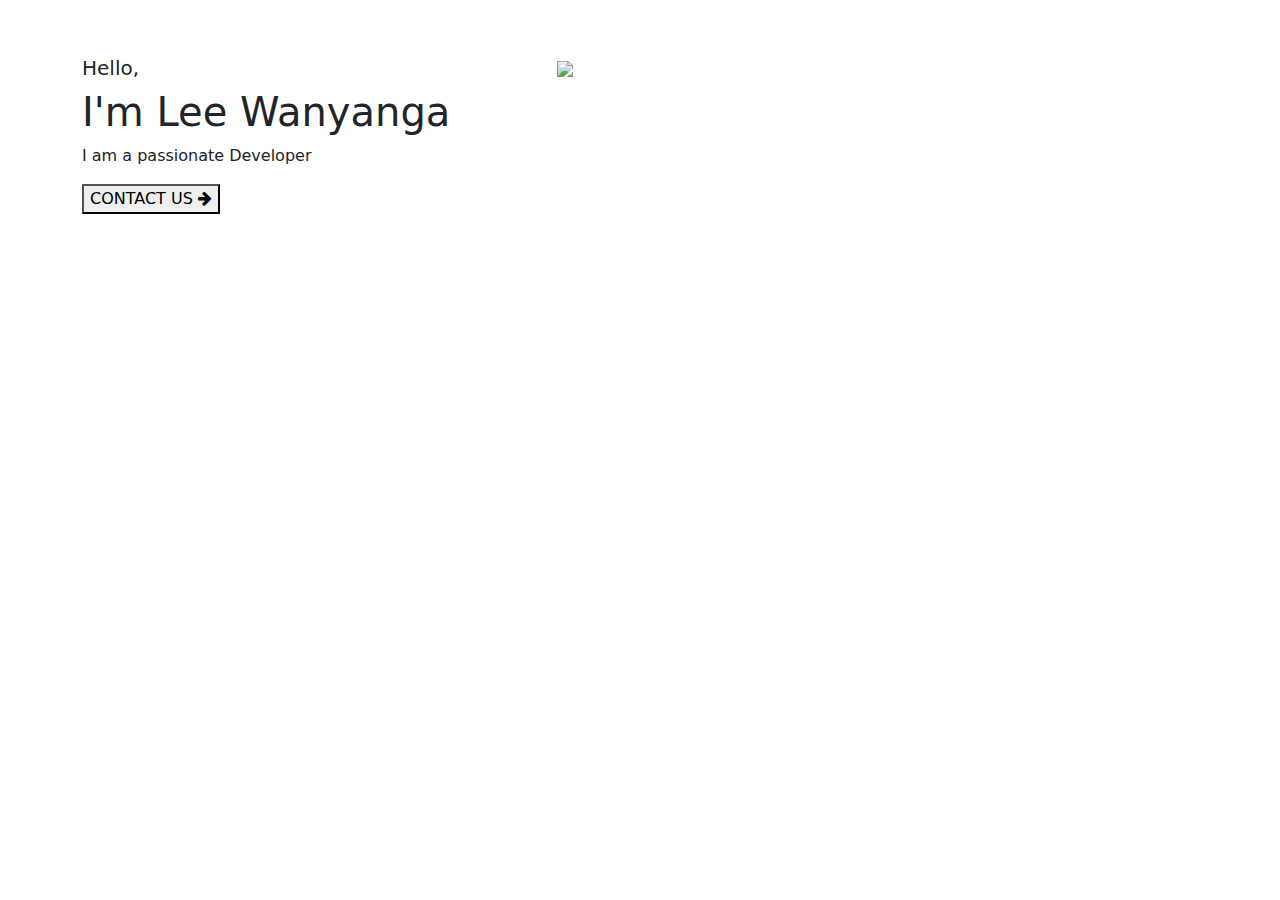
==== index2.html @ d82d4da2 "portfolio" ====
<!DOCTYPE html>
<html lang="en">
<head>
    <meta charset="UTF-8">
    <meta name="viewport" content="width=device-width, initial-scale=1.0">
    <title>Document</title>
          <!--- Bootstrap 5 CSS link --->
  <link href="https://cdn.jsdelivr.net/npm/bootstrap@5.2.3/dist/css/bootstrap.min.css" rel="stylesheet">
  <!--- Font Awesom CSS link --->
  <link rel="stylesheet" href="https://cdnjs.cloudflare.com/ajax/libs/font-awesome/4.7.0/css/font-awesome.min.css">
<!--- Google Font Family --->
   <link href="https://fonts.googleapis.com/css2?family=Poppins&display=swap" rel="stylesheet">
   <!--- Live Jquery URL--->
  <script src="https://ajax.googleapis.com/ajax/libs/jquery/3.6.4/jquery.min.js"></script>
<!--- Bootstrap 5 Jquery URL--->
  <script src="https://cdn.jsdelivr.net/npm/bootstrap@5.2.3/dist/js/bootstrap.bundle.min.js"></script>
  <!--- Owl Carousel Js And CSS For Testimonial Slider--->
  <script src="https://cdnjs.cloudflare.com/ajax/libs/OwlCarousel2/2.3.4/owl.carousel.min.js"></script>
<link rel="stylesheet" href="https://cdnjs.cloudflare.com/ajax/libs/OwlCarousel2/2.3.4/assets/owl.carousel.css">
  <!--- style.css, where we will write our custom css--->
  <link rel="stylesheet" href="css/style.css">
<link rel="stylesheet" href="style.css">
</head>
<body>

    <!-- Logo, menu and about details section -->
    <div class="container-fluid bg-image">
        <div class="container">
            <nav class="navbar navbar-dark">
                <a class="navbar-brand" href="#">My-Portfolio</a>
                <button class="navbar-toggler" type="button" data-bs-toggle="offcanvas" data-bs-target="#offcanvasNavbar" aria-controls="offcanvasNavbar" aria-label="Toggle navigation">
                  <span class="navbar-toggler-icon"></span></button>
                <div class="offcanvas offcanvas-end" tabindex="-1" id="offcanvasNavbar" aria-labelledby="offcanvasNavbarLabel">
                  <div class="offcanvas-header">
                    <button type="button" class="btn-close" data-bs-dismiss="offcanvas" aria-label="close"></button>
                  </div>
                  <div class="offcanvas-body">
                    <ul class="navbar-nav justify-content-end flex-grow-1 pe-3">
                      <li class="nav-item">
                        <a class="nav-link active" aria-current="page" href="#">Home</a>
                      </li>
                      <li class="nav-item">
                        <a class="nav-link" href="#">About Me</a>
                      </li>
                      <li class="nav-item">
                      <a class="nav-link" href="#">Services</a>
                      </li>
                      <li class="nav-item">
                      <a class="nav-link" href="#">Portfolio</a>
                    </li>
                      <li class="nav-item">
                      <a class="nav-link" href="#">Testimonials</a>
                    </li>
                      <li class="nav-item">
                        <a class="nav-link" href="#">Contact Us</a>
                      </li>
                      <div class="info">
                       <p>Let's work together?</p>
                       <a href="#">info@Portfoliome.com</a>
                      </div>
                    </ul>
                  </div>
                </div>
            </nav>
            <div class="row">
              <div class="col-lg-5 col-md-6">
                <div class="about-detail">
                  <h5>Hello,</h5>
                  <h1>I'm Lee Wanyanga</h1>
                  <p class="typing">I am a passionate <span>Developer</span>
                  </p>
                  <button>CONTACT US <i class="fa fa-arrow-right"></i>
                  </button>
                </div>
              </div>
              <div class="col-lg-7 col-md-6">
                <div class="banner-img">
                  <img src="image/about.png" style="">
                  <!-- add image here -->
                </div>
              </div>
            </div>
        </div>
    </div>

</body>
</html>
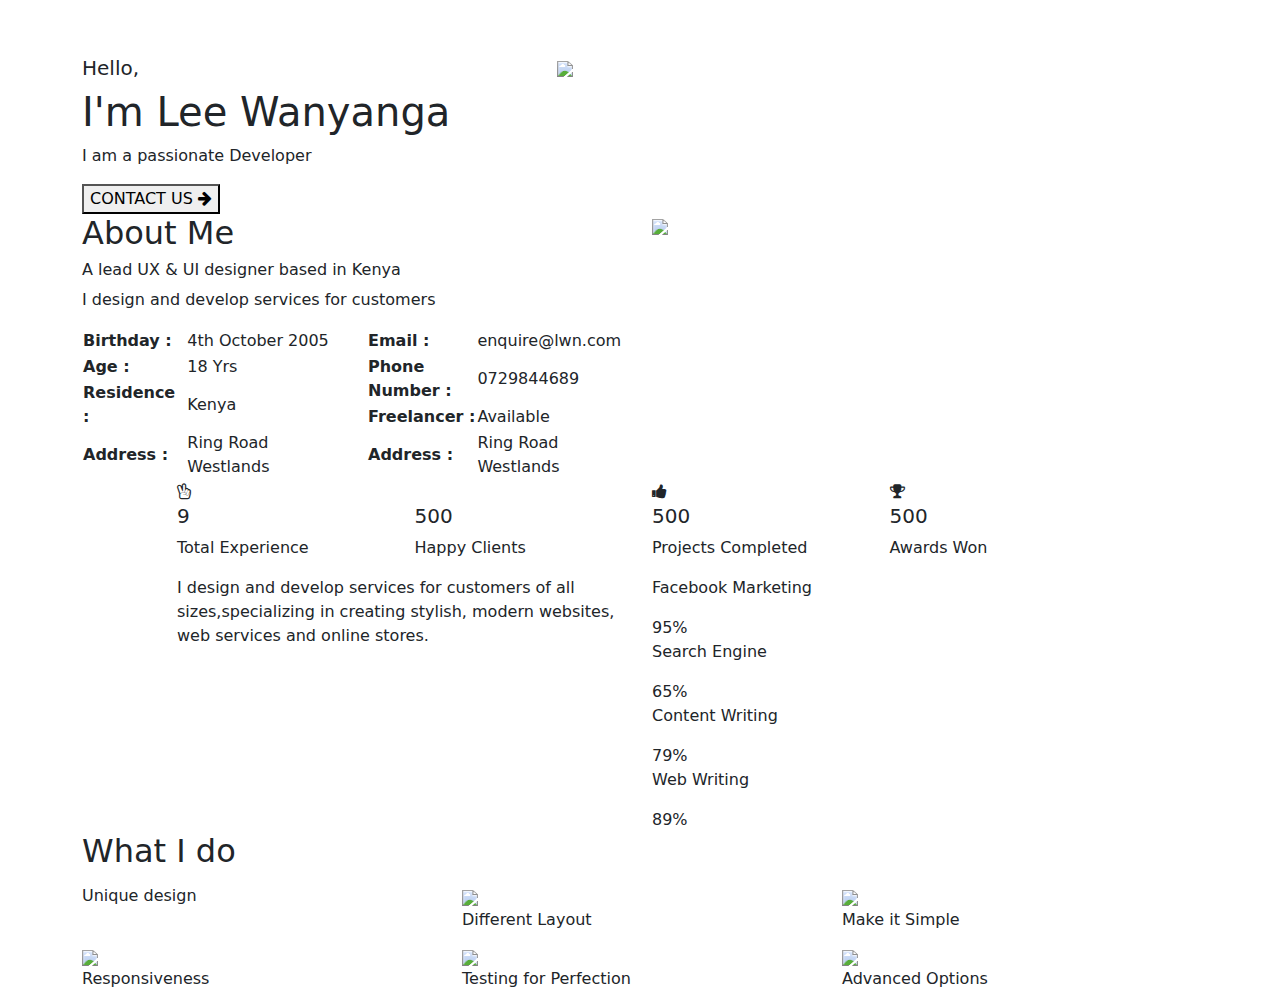
==== commit 366427a3: "portfolio" ====
--- a/index2.html
+++ b/index2.html
@@ -4,22 +4,22 @@
     <meta charset="UTF-8">
     <meta name="viewport" content="width=device-width, initial-scale=1.0">
     <title>Document</title>
-          <!--- Bootstrap 5 CSS link --->
+    <link href="https://cdn.jsdelivr.net/npm/bootstrap@5.3.2/dist/css/bootstrap.min.css" rel="stylesheet" integrity="sha384-T3c6CoIi6uLrA9TneNEoa7RxnatzjcDSCmG1MXxSR1GAsXEV/Dwwykc2MPK8M2HN" crossorigin="anonymous">
+    <!--- Bootstrap 5 CSS link --->
   <link href="https://cdn.jsdelivr.net/npm/bootstrap@5.2.3/dist/css/bootstrap.min.css" rel="stylesheet">
-  <!--- Font Awesom CSS link --->
+    <!--- Font Awesom CSS link --->
   <link rel="stylesheet" href="https://cdnjs.cloudflare.com/ajax/libs/font-awesome/4.7.0/css/font-awesome.min.css">
-<!--- Google Font Family --->
+    <!--- Google Font Family --->
    <link href="https://fonts.googleapis.com/css2?family=Poppins&display=swap" rel="stylesheet">
    <!--- Live Jquery URL--->
   <script src="https://ajax.googleapis.com/ajax/libs/jquery/3.6.4/jquery.min.js"></script>
-<!--- Bootstrap 5 Jquery URL--->
+  <!--- Bootstrap 5 Jquery URL--->
   <script src="https://cdn.jsdelivr.net/npm/bootstrap@5.2.3/dist/js/bootstrap.bundle.min.js"></script>
   <!--- Owl Carousel Js And CSS For Testimonial Slider--->
   <script src="https://cdnjs.cloudflare.com/ajax/libs/OwlCarousel2/2.3.4/owl.carousel.min.js"></script>
-<link rel="stylesheet" href="https://cdnjs.cloudflare.com/ajax/libs/OwlCarousel2/2.3.4/assets/owl.carousel.css">
+  <link rel="stylesheet" href="https://cdnjs.cloudflare.com/ajax/libs/OwlCarousel2/2.3.4/assets/owl.carousel.css">
   <!--- style.css, where we will write our custom css--->
   <link rel="stylesheet" href="css/style.css">
-<link rel="stylesheet" href="style.css">
 </head>
 <body>
 
@@ -28,9 +28,12 @@
         <div class="container">
             <nav class="navbar navbar-dark">
                 <a class="navbar-brand" href="#">My-Portfolio</a>
-                <button class="navbar-toggler" type="button" data-bs-toggle="offcanvas" data-bs-target="#offcanvasNavbar" aria-controls="offcanvasNavbar" aria-label="Toggle navigation">
-                  <span class="navbar-toggler-icon"></span></button>
-                <div class="offcanvas offcanvas-end" tabindex="-1" id="offcanvasNavbar" aria-labelledby="offcanvasNavbarLabel">
+                <button class="navbar-toggler" type="button" 
+                data-bs-toggle="offcanvas" data-bs-target="#offcanvasNavbar" aria-controls="offcanvasNavbar" aria-label="Toggle navigation">
+                  <span class="navbar-toggler-icon"></span>
+                </button>
+                <div class="offcanvas offcanvas-end" tabindex="-1" id="offcanvasNavbar" 
+                aria-labelledby="offcanvasNavbarLabel">
                   <div class="offcanvas-header">
                     <button type="button" class="btn-close" data-bs-dismiss="offcanvas" aria-label="close"></button>
                   </div>
@@ -83,5 +86,245 @@
         </div>
     </div>
 
+<!-- About us section -->
+<div class="container-fluid bg-color">
+  <div class="container">
+    <div class="row">
+      <div class="col-lg-6 col-md-8 col-12">
+        <div class="about-right">
+          <h2>About Me</h2>
+          <h6>A lead UX & UI designer based in Kenya</h6>
+          <p>I <span>design and develop</span> services for customers</p>
+          <div class="row">
+            <div class="col-md-6">
+              <table>
+                <tr>
+                  <th>Birthday :</th>
+                  <td>4th October 2005</td>
+                </tr>
+                <tr>
+                  <th>Age :</th>
+                  <td>18 Yrs</td>
+                </tr>
+                <tr>
+                <th>Residence :</th>
+                <td>Kenya</td>
+              </tr>
+              <tr>
+              <th>Address :</th>
+              <td>Ring Road Westlands</td>
+            </tr>
+              </table>
+            </div>
+            <div class="col-md-6">
+              <table>
+                <tr>
+                  <th>Email :</th>
+                  <td>enquire@lwn.com</td>
+                </tr>
+                <tr>
+                  <th>Phone Number :</th>
+                  <td>0729844689</td>
+                </tr>
+                <tr>
+                  <th>Freelancer :</th>
+                  <td>Available</td>
+                </tr>
+                <tr>
+                  <th>Address :</th>
+                  <td>Ring Road Westlands</td>
+                </tr>
+              </table>
+            </div>
+          </div>
+        </div>
+      </div>
+      <div class="col-lg-6 col-md-4 col-12">
+        <div class="about-left">
+          <img src="image/about-us.png">
+        </div>
+      </div>
+    </div>
+  </div>
+</div>
+
+<!-- Counter section -->
+<div class="container-fluid">
+  <div class="container">
+    <div class="row">
+      <div class="col-md-1"></div>
+      <div class="col-md-10 counter">
+        <div class="row">
+          <div class="col-lg-3 col-md-6 col-6">
+            <span class="counter-icon">
+              <i class="fa fa-hand-peace-o"></i>
+            </span>
+            <span class="counter-icon">
+              <h5>9</h5>
+              <p>Total Experience</p>
+            </span>
+          </div>
+          <div class="col-lg-3 col-md-6 col-6">
+            <span class="counter-icon">
+              <i class="fa fa-hand-smile-o"></i>
+            </span>
+            <span class="counter-icon">
+              <h5>500</h5>
+              <p>Happy Clients</p>
+            </span>
+          </div>
+          <div class="col-lg-3 col-md-6 col-6">
+            <span class="counter-icon">
+              <i class="fa fa-thumbs-up"></i>
+              </span>
+              <span class="counter-icon">
+                <h5>500</h5>
+                <p>Projects Completed</p>
+              </span>
+              </div>
+              <div class="col-lg-3 col-md-6 col-6">
+                <span class="counter-icon">
+                  <i class="fa fa-trophy"></i>
+                </span>
+                <span class="counter-icon">
+                  <h5>500</h5>
+                  <p>Awards Won</p>
+                  </span>
+              </div>
+          </div>
+      </div>
+    </div>
+  </div>
+</div>
+
+<!-- Skill section -->
+<div class="container-fluid about-skill">
+  <div class="container">
+    <div class="row">
+      <div class="col-lg-1"></div>
+      <div class="col-lg-5 col-md-6">
+        <p>I <span>design and develop services</span> for customers of all sizes,specializing in creating stylish, modern websites, web services and online stores. </p>
+      </div>
+      <div class="col-lg-5 col-md-6">
+        <div class="skill-section">
+          <p>Facebook Marketing</p>
+          <span>95%</span>
+        </div>
+        <div class="skill-experience">
+          <span style="width:95%"></span>
+        </div>
+        <div class="skill-section">
+          <p>Search Engine</p>
+          <span>65%</span>
+        </div>
+        <div class="skill-experience">
+          <span style="width: 65%"></span>
+        </div>
+        <div class="skill-section">
+          <p>Content Writing</p>
+          <span>79%</span>
+        </div>
+        <div class="skill-experience">
+          <span style="width: 79%"></span>
+        </div>
+        <div class="skill-section">
+          <p>Web Writing</p>
+          <span>89%</span>
+        </div>
+        <div class="skill-experience">
+          <span style="width: 89%"></span>
+        </div>
+      </div>
+    </div>
+  </div>
+</div>
+
+<!-- Services -->
+<div class="container-fluid bg-color pb-100">
+  <div class="container">
+    <div class="row">
+      <div class="col-12">
+        <div class="heading-section">
+          <h2>What I do</h2>
+          <div class="heading-borders">
+            <span class="selected"></span>
+          </div>
+          <p></p>
+          <!-- (add a paragrraph) -->
+        </div>
+      </div>
+      </div>
+     <div class="row">
+      <div class="col-lg-4 col-sm-6">
+        <div class="image/service-1.png">
+          <h6>Unique design</h6>
+          <div class="service-border">
+            <span></span>
+          </div>
+          <p></p>
+          <!-- (add a paragrraph) -->
+        </div>
+      </div>
+      <div class="col-lg-4 col-sm-6">
+        <div class="service-section">
+          <img src="image/service-2.png" >
+          <h6>Different Layout</h6>
+          <div class="service-border">
+            <span></span>
+          </div>
+          <p></p>
+          <!-- add a paragraph -->
+        </div>
+      </div>
+      <div class="col-lg-4 col-sm-6">
+        <div class="service-section">
+          <img src="image/service-3.png" >
+          <h6>Make it Simple</h6>
+          <div class="service-border">
+            <span></span>
+          </div>
+          <p></p>
+          <!-- add a paragraph -->
+     </div>
+     </div>
+      <div class="col-lg-4 col-sm-6">
+      <div class="service-section">
+      <img src="image/service-4.png">
+      <h6>Responsiveness</h6>
+      <div class="service-border">
+        <span></span>
+      </div>
+      <p></p>
+       <!-- add a paragraph -->
+    </div>
+  </div>
+  <div class="col-lg-4 col-sm-6">
+    <div class="service-section">
+      <img src="image/service-5.png">
+      <h6>Testing for Perfection</h6>
+      <div class="service-border">
+        <span></span>
+      </div>
+      <p class="service-description"></p>
+      <!-- add a paragraph -->
+    </div>
+  </div>
+  <div class="col-lg-4 col-sm-6">
+    <div class="service-section">
+      <img src="image/service-6.png">
+      <h6>Advanced Options</h6>
+      <div class="service-border">
+        <span></span>
+      </div>
+      <p class="service-description"></p>
+      <!-- add a paragraph -->
+    </div>
+    </div>
+  </div>
+  </div>
+</div>
+
+<!-- Portfolio Section -->
+
 </body>
 </html>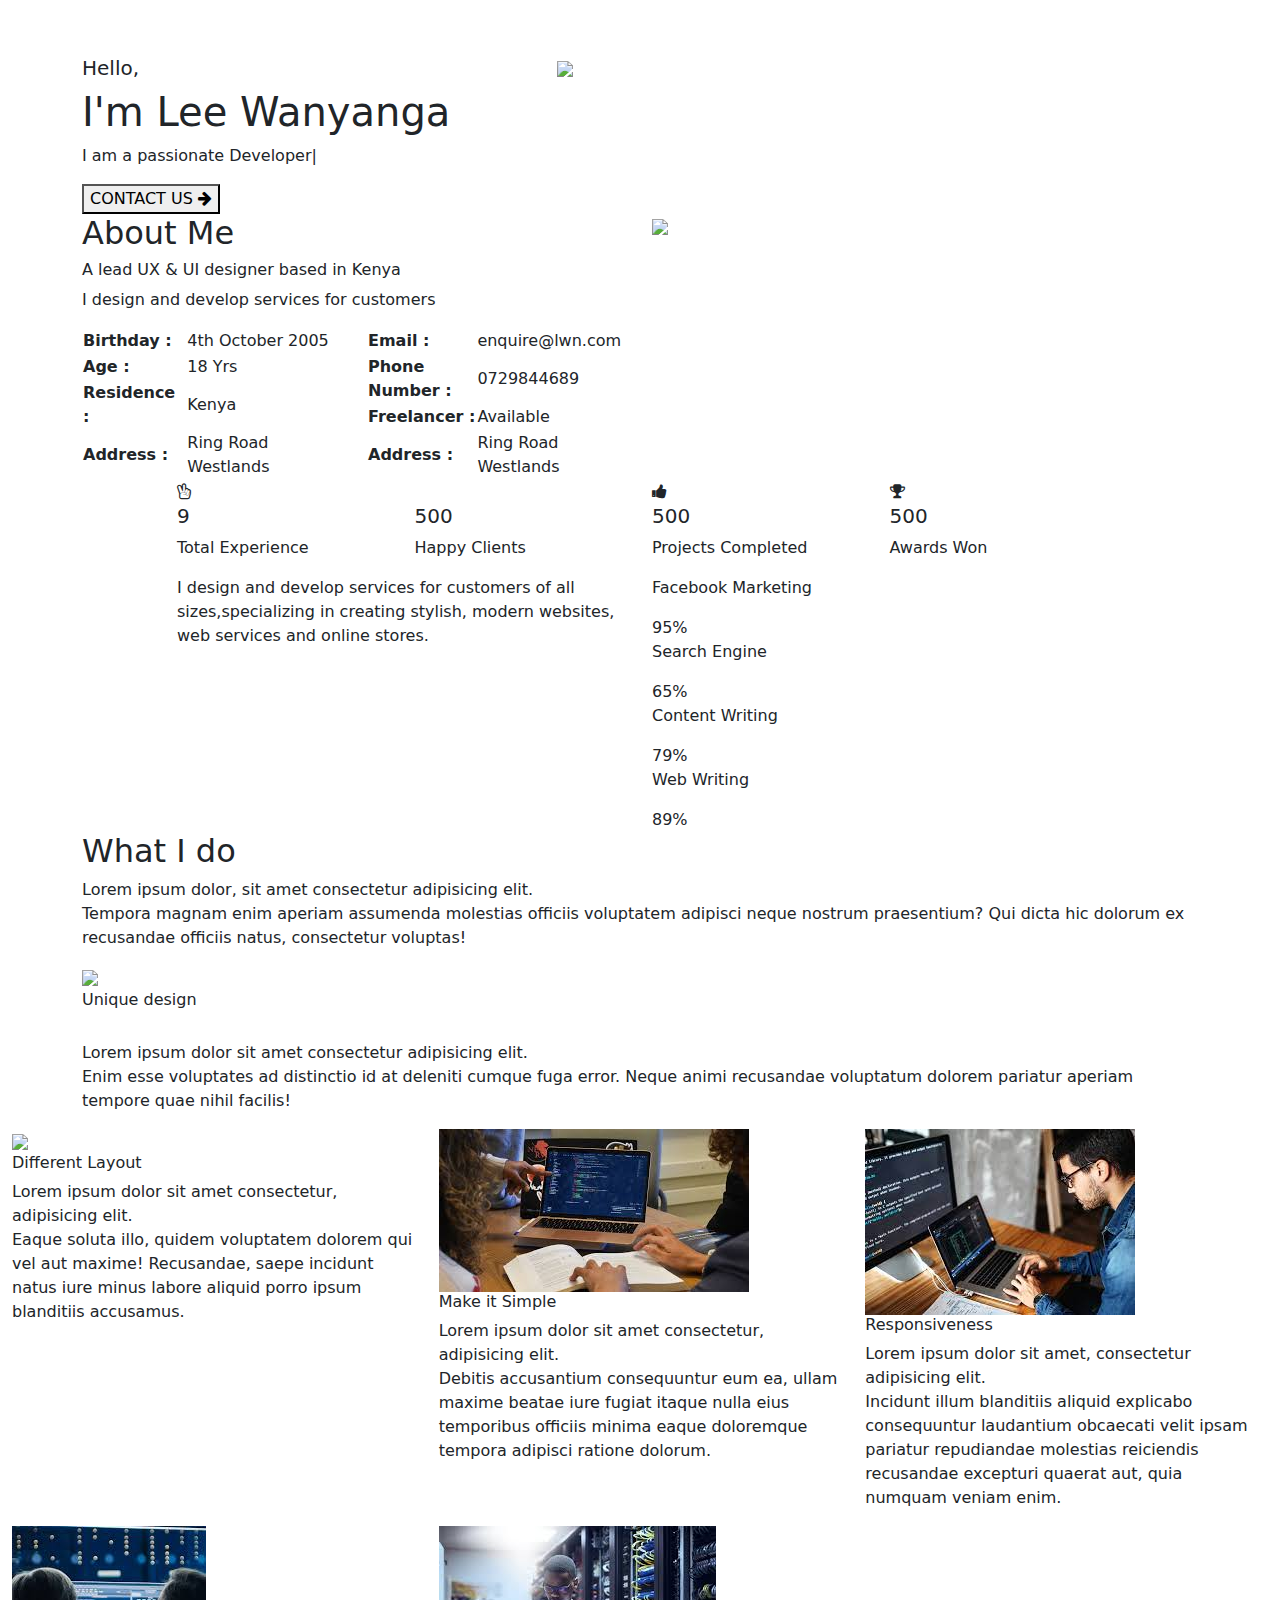
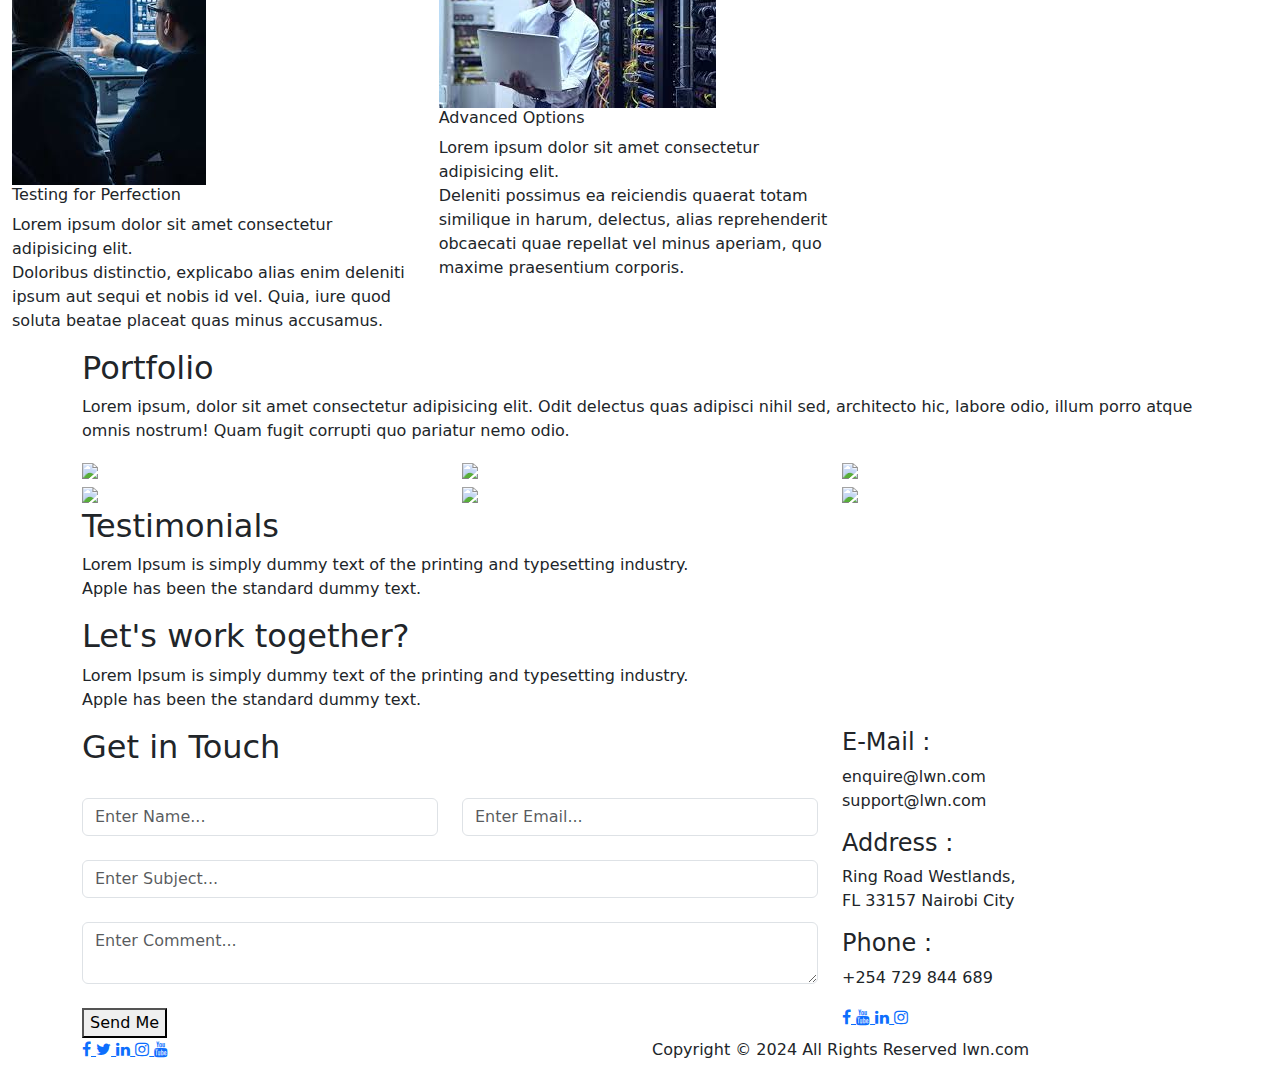
==== commit dd19c053: "finish&home" ====
--- a/index2.html
+++ b/index2.html
@@ -70,7 +70,7 @@
                 <div class="about-detail">
                   <h5>Hello,</h5>
                   <h1>I'm Lee Wanyanga</h1>
-                  <p class="typing">I am a passionate <span>Developer</span>
+                  <p class="typing">I am a passionate <span>Developer| </span>
                   </p>
                   <button>CONTACT US <i class="fa fa-arrow-right"></i>
                   </button>
@@ -78,7 +78,7 @@
               </div>
               <div class="col-lg-7 col-md-6">
                 <div class="banner-img">
-                  <img src="image/about.png" style="">
+                  <img src="image/me.png" style="">
                   <!-- add image here -->
                 </div>
               </div>
@@ -249,22 +249,23 @@
           <div class="heading-borders">
             <span class="selected"></span>
           </div>
-          <p></p>
+          <p>Lorem ipsum dolor, sit amet consectetur adipisicing elit. <br> Tempora magnam enim aperiam assumenda molestias officiis voluptatem adipisci neque nostrum praesentium? Qui dicta hic dolorum ex recusandae officiis natus, consectetur voluptas!</p>
           <!-- (add a paragrraph) -->
         </div>
       </div>
       </div>
      <div class="row">
       <div class="col-lg-4 col-sm-6">
-        <div class="image/service-1.png">
+        <img src="image/comp5.png">
           <h6>Unique design</h6>
-          <div class="service-border">
+          <img class="service-border">
             <span></span>
           </div>
-          <p></p>
+          <p>Lorem ipsum dolor sit amet consectetur adipisicing elit.  <br> Enim esse voluptates ad distinctio id at deleniti cumque fuga error. Neque animi recusandae voluptatum dolorem pariatur aperiam tempore quae nihil facilis!</p>
           <!-- (add a paragrraph) -->
         </div>
       </div>
+      <div class="row">
       <div class="col-lg-4 col-sm-6">
         <div class="service-section">
           <img src="image/service-2.png" >
@@ -272,51 +273,51 @@
           <div class="service-border">
             <span></span>
           </div>
-          <p></p>
+          <p>Lorem ipsum dolor sit amet consectetur, adipisicing elit. <br> Eaque soluta illo, quidem voluptatem dolorem qui vel aut maxime! Recusandae, saepe incidunt natus iure minus labore aliquid porro ipsum blanditiis accusamus.</p>
           <!-- add a paragraph -->
         </div>
       </div>
       <div class="col-lg-4 col-sm-6">
         <div class="service-section">
-          <img src="image/service-3.png" >
+          <img src="image/comp4.jpeg" >
           <h6>Make it Simple</h6>
           <div class="service-border">
             <span></span>
           </div>
-          <p></p>
+          <p>Lorem ipsum dolor sit amet consectetur, adipisicing elit. <br> Debitis accusantium consequuntur eum ea, ullam maxime beatae iure fugiat itaque nulla eius temporibus officiis minima eaque doloremque tempora adipisci ratione dolorum.</p>
           <!-- add a paragraph -->
      </div>
      </div>
       <div class="col-lg-4 col-sm-6">
       <div class="service-section">
-      <img src="image/service-4.png">
+      <img src="image/comp1.jpeg">
       <h6>Responsiveness</h6>
       <div class="service-border">
         <span></span>
       </div>
-      <p></p>
+      <p>Lorem ipsum dolor sit amet, consectetur adipisicing elit. <br> Incidunt illum blanditiis aliquid explicabo consequuntur laudantium obcaecati velit ipsam pariatur repudiandae molestias reiciendis recusandae excepturi quaerat aut, quia numquam veniam enim.</p>
        <!-- add a paragraph -->
     </div>
   </div>
   <div class="col-lg-4 col-sm-6">
     <div class="service-section">
-      <img src="image/service-5.png">
+      <img src="image/comp3.jpeg">
       <h6>Testing for Perfection</h6>
       <div class="service-border">
         <span></span>
       </div>
-      <p class="service-description"></p>
+      <p class="service-description">Lorem ipsum dolor sit amet consectetur adipisicing elit. <br> Doloribus distinctio, explicabo alias enim deleniti ipsum aut sequi et nobis id vel. Quia, iure quod soluta beatae placeat quas minus accusamus.</p>
       <!-- add a paragraph -->
     </div>
   </div>
   <div class="col-lg-4 col-sm-6">
     <div class="service-section">
-      <img src="image/service-6.png">
+      <img src="image/comp5.jpeg">
       <h6>Advanced Options</h6>
       <div class="service-border">
         <span></span>
       </div>
-      <p class="service-description"></p>
+      <p class="service-description">Lorem ipsum dolor sit amet consectetur adipisicing elit. <br> Deleniti possimus ea reiciendis quaerat totam similique in harum, delectus, alias reprehenderit obcaecati quae repellat vel minus aperiam, quo maxime praesentium corporis.</p>
       <!-- add a paragraph -->
     </div>
     </div>
@@ -325,6 +326,207 @@
 </div>
 
 <!-- Portfolio Section -->
-
+<div class="container-fluid pb-100">
+  <div class="container">
+    <div class="row">
+      <div class="col-12">
+        <div class="heading-section">
+          <h2>Portfolio</h2>
+          <div class="heading-borders">
+            <span class="selected"></span>
+          </div>
+          <p>Lorem ipsum, dolor sit amet consectetur adipisicing elit. Odit delectus quas adipisci nihil sed, architecto hic, labore odio, illum porro atque omnis nostrum! Quam fugit corrupti quo pariatur nemo odio.</p>
+          </div>
+      </div>
+    </div>
+    <div class="row">
+      <div class="col-lg-4 col-md-6 col-xs-12">
+        <div class="portfolio-section">
+          <img src="image/gallery-1.jpg">
+        </div>
+      </div>
+      <div class="col-lg-4 col-md-6 col-xs-12">
+        <div class="portfolio-section">
+          <img src="image/gallery-2.jpg">
+        </div>
+      </div>
+      <div class="col-lg-4 col-md-6 col-xs-12">
+        <div class="portfolio-section">
+          <img src="image/gallery-3.jpg">
+        </div>
+      </div>
+      <div class="col-lg-4 col-md-6 col-xs-12">
+        <div class="portfolio-section">
+          <img src="image/gallery-4.jpg">
+        </div>
+      </div>
+      <div class="col-lg-4 col-md-6 col-xs-12">
+        <div class="portfolio-section">
+          <img src="image/gallery-5.jpg">
+        </div>
+      </div>
+      <div class="col-lg-4 col-md-6 col-xs-12">
+        <div class="portfolio-section">
+          <img src="image/gallery-6.jpg">
+        </div>
+      </div>
+    </div>
+  </div>
+</div>
+
+<!-- Testimonial Section -->
+<div class="container-fluid bg-color pb-100">
+  <div class="container ">
+    <div class="row">
+      <div class="col-12">
+        <div class="heading-section">
+          <h2>Testimonials</h2>
+          <div class="heading-borders"><span></span></div>
+          <p>Lorem Ipsum is simply dummy text of the printing and typesetting industry. <br>
+            Apple has been the standard dummy text.</p>
+        </div>
+      </div>
+    </div>
+    <div class="row">
+      <div class="col-12">
+        <div class="demo-1 owl-carousel owl-theme">
+          <div class="item">
+            <div class="testimonial">
+              <div class="row">
+                <div class="col-3"> <img src="image/testimonial-1.jpg"> </div>
+                <div class="col-9">
+                  <p>Lorem ipsum dolor sit amet, consectetur adipisicing elit, sed do eiusmod tempor incididunt ut labore et dolore magna aliqua. Ut enim ad minim veniam.</p>
+                  <h5>Nancy Bayers</h5>
+                  <h6> Founder & CEO  At Dezven</h6>
+                </div>
+              </div>
+            </div>
+          </div>
+          <div class="item">
+            <div class="testimonial">
+              <div class="row">
+                <div class="col-3"> <img src="image/testimonial-2.jpg"> </div>
+                <div class="col-9">
+                  <p>Lorem ipsum dolor sit amet, consectetur adipisicing elit, sed do eiusmod tempor incididunt ut labore et dolore magna aliqua. Ut enim ad minim veniam.</p>
+                  <h5>Nancy Bayers</h5>
+                  <h6> Founder & CEO  At Dezven</h6>
+                </div>
+              </div>
+            </div>
+          </div>
+          <div class="item">
+            <div class="testimonial">
+              <div class="row">
+                <div class="col-3"> <img src="image/testimonial-3.jpg"> </div>
+                <div class="col-9">
+                  <p>Lorem ipsum dolor sit amet, consectetur adipisicing elit, sed do eiusmod tempor incididunt ut labore et dolore magna aliqua. Ut enim ad minim veniam.</p>
+                  <h5>Nancy Bayers</h5>
+                  <h6> Founder & CEO  At Dezven</h6>
+                </div>
+              </div>
+            </div>
+          </div>
+        </div>
+      </div>
+    </div>
+  </div>
+</div>
+
+<!-- Contact Section -->
+<div class="container-fluid pb-100">
+  <div class="container">
+    <div class="row">
+      <div class="col-12">
+        <div class="heading-section">
+          <h2>Let's work together?</h2>
+          <div class="heading-borders">
+            <span class="selected"></span>
+          </div>
+          <p>Lorem Ipsum is simply dummy text of the printing and typesetting industry. <br> Apple has been the standard dummy text. </p>
+        </div>
+      </div>
+    </div>
+    <div class="row">
+      <div class="col-lg-8 col-md-7 col-12 contact-form">
+        <h2>Get in Touch</h2>
+        <div class="row">
+          <div class="col-md-6 col-12 mt-4">
+            <input type="text" class="form-control" placeholder="Enter Name...">
+          </div>
+          <div class="col-md-6 col-12 mt-4">
+            <input type="text" class="form-control" placeholder="Enter Email...">
+          </div>
+          <div class="col-12 mt-4">
+            <input type="text" class="form-control" placeholder="Enter Subject...">
+          </div>
+          <div class="col-12 mt-4">
+            <textarea class="form-control" placeholder="Enter Comment..."></textarea>
+          </div>
+          <div class="col-12 mt-4">
+            <button>Send Me</button>
+          </div>
+        </div>
+      </div>
+      <div class="col-lg-4 col-md-5 contact-info">
+        <div class="col-12">
+          <h4>E-Mail :</h4>
+          <p> enquire@lwn.com <br> support@lwn.com </p>
+        </div>
+        <div class="col-12">
+          <h4>Address :</h4>
+          <p> Ring Road Westlands, <br> FL 33157 Nairobi City </p>
+        </div>
+        <div class="col-12">
+          <h4>Phone :</h4>
+          <p>+254 729 844 689 <br>  </p>
+        </div>
+        <div class="col-12">
+          <a href="#" target="_blank">
+            <i class="fa fa-facebook"> </i>
+          </a>
+          <a href="#" target="_blank">
+            <i class="fa fa-youtube"> </i>
+          </a>
+          <a href="#" target="_blank">
+            <i class="fa fa-linkedin"> </i>
+          </a>
+          <a href="#" target="_blank">
+            <i class="fa fa-instagram"> </i>
+          </a>
+        </div>
+      </div>
+    </div>
+  </div>
+</div>
+
+<!-- Footer Section -->
+<div class="container-fluid footer">
+  <div class="container">
+    <div class="row">
+      <div class="col-lg-6 col-md-5 col-12">
+        <div class="footer-section">
+          <a href="https://www.facebook.com/dezven/" target=" blank">
+            <i class="fa fa-facebook"></i>
+          </a>
+          <a href="https://twitter.com/Dezven" target=" blank">
+            <i class="fa fa-twitter"></i>
+          </a>
+          <a href="https://www.linkedin.com/company/dezvengroup/" target=" blank">
+            <i class="fa fa-linkedin"></i>
+          </a>
+          <a href="https://www.instagram.com/dezvengroup/" target=" blank">
+            <i class="fa fa-instagram"></i>
+          </a>
+          <a href="https://www.youtube.com/@dezvengroup" target=" blank">
+            <i class="fa fa-youtube"></i>
+          </a>
+        </div>
+      </div>
+      <div class="col-lg-6 col-md-7 col-12">
+        <p>Copyright © 2024 All Rights Reserved lwn.com</p>
+      </div>
+    </div>
+  </div>
+</div>
 </body>
 </html>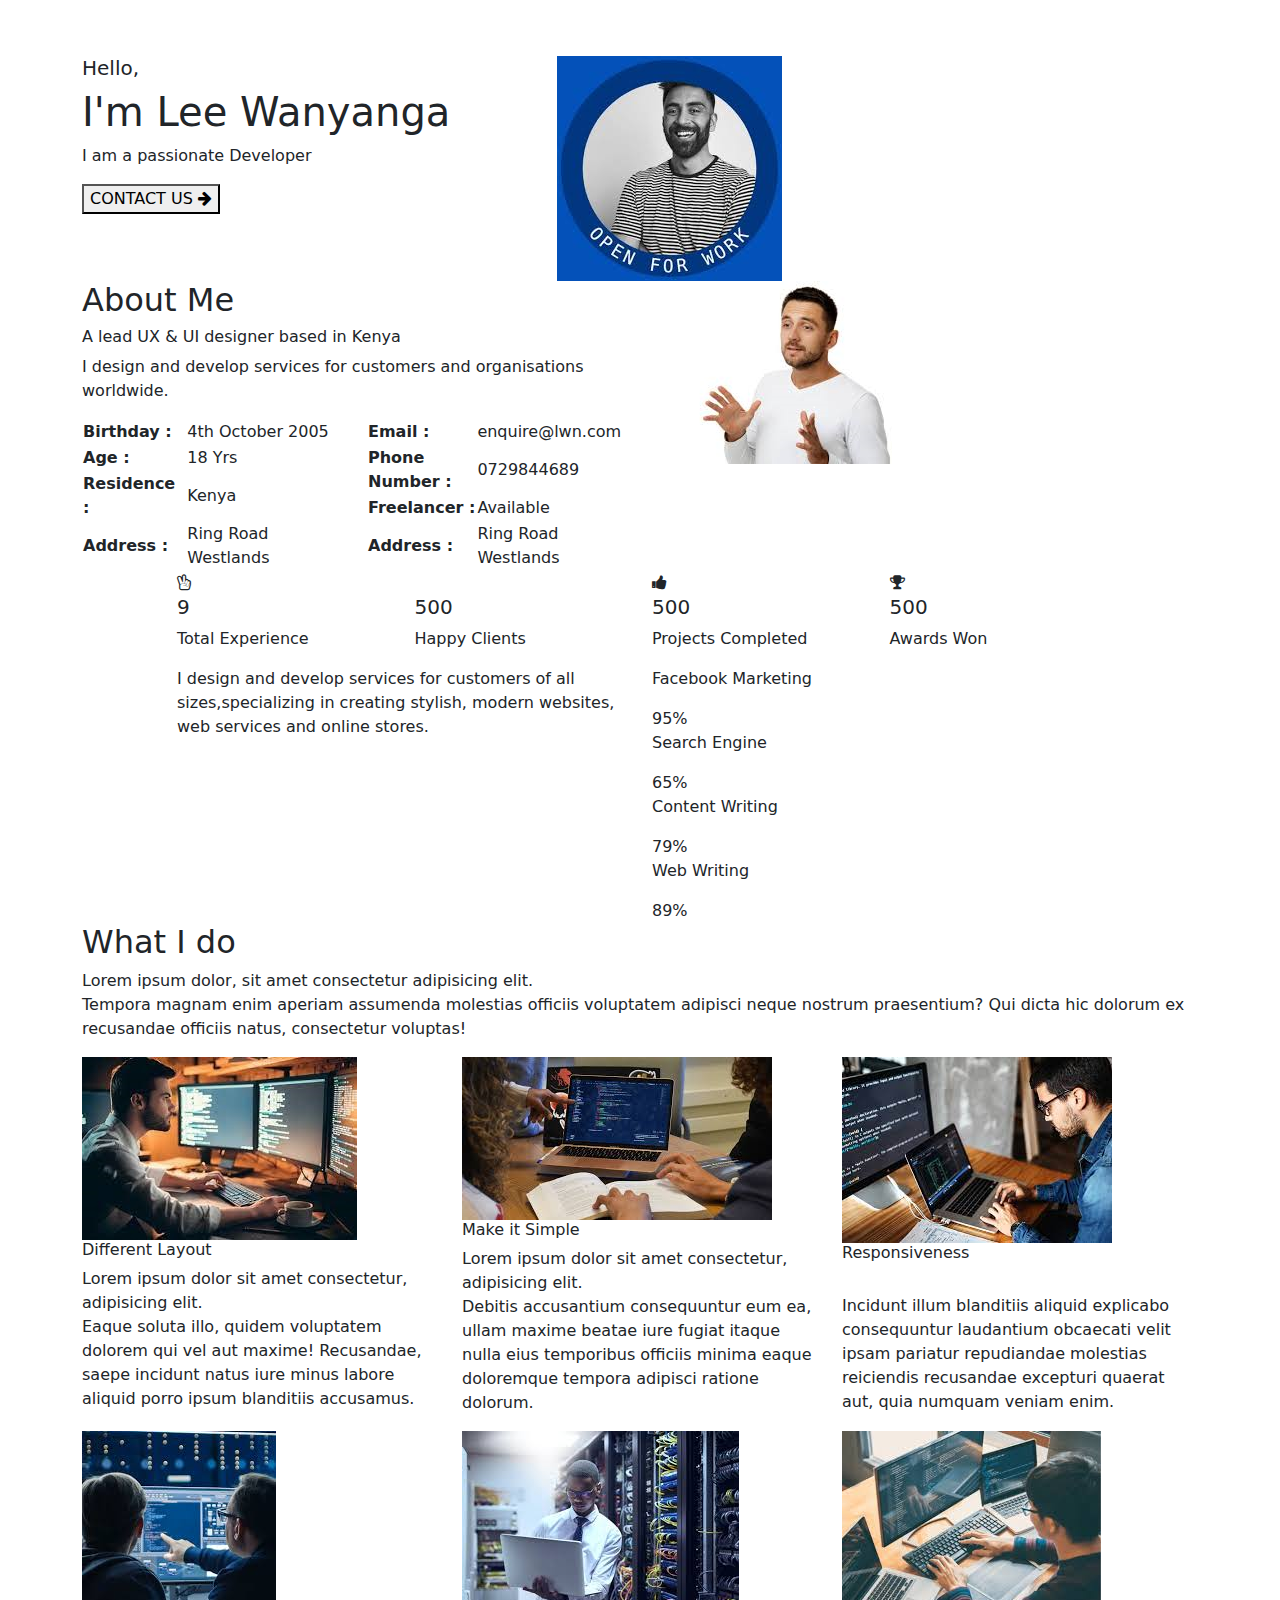
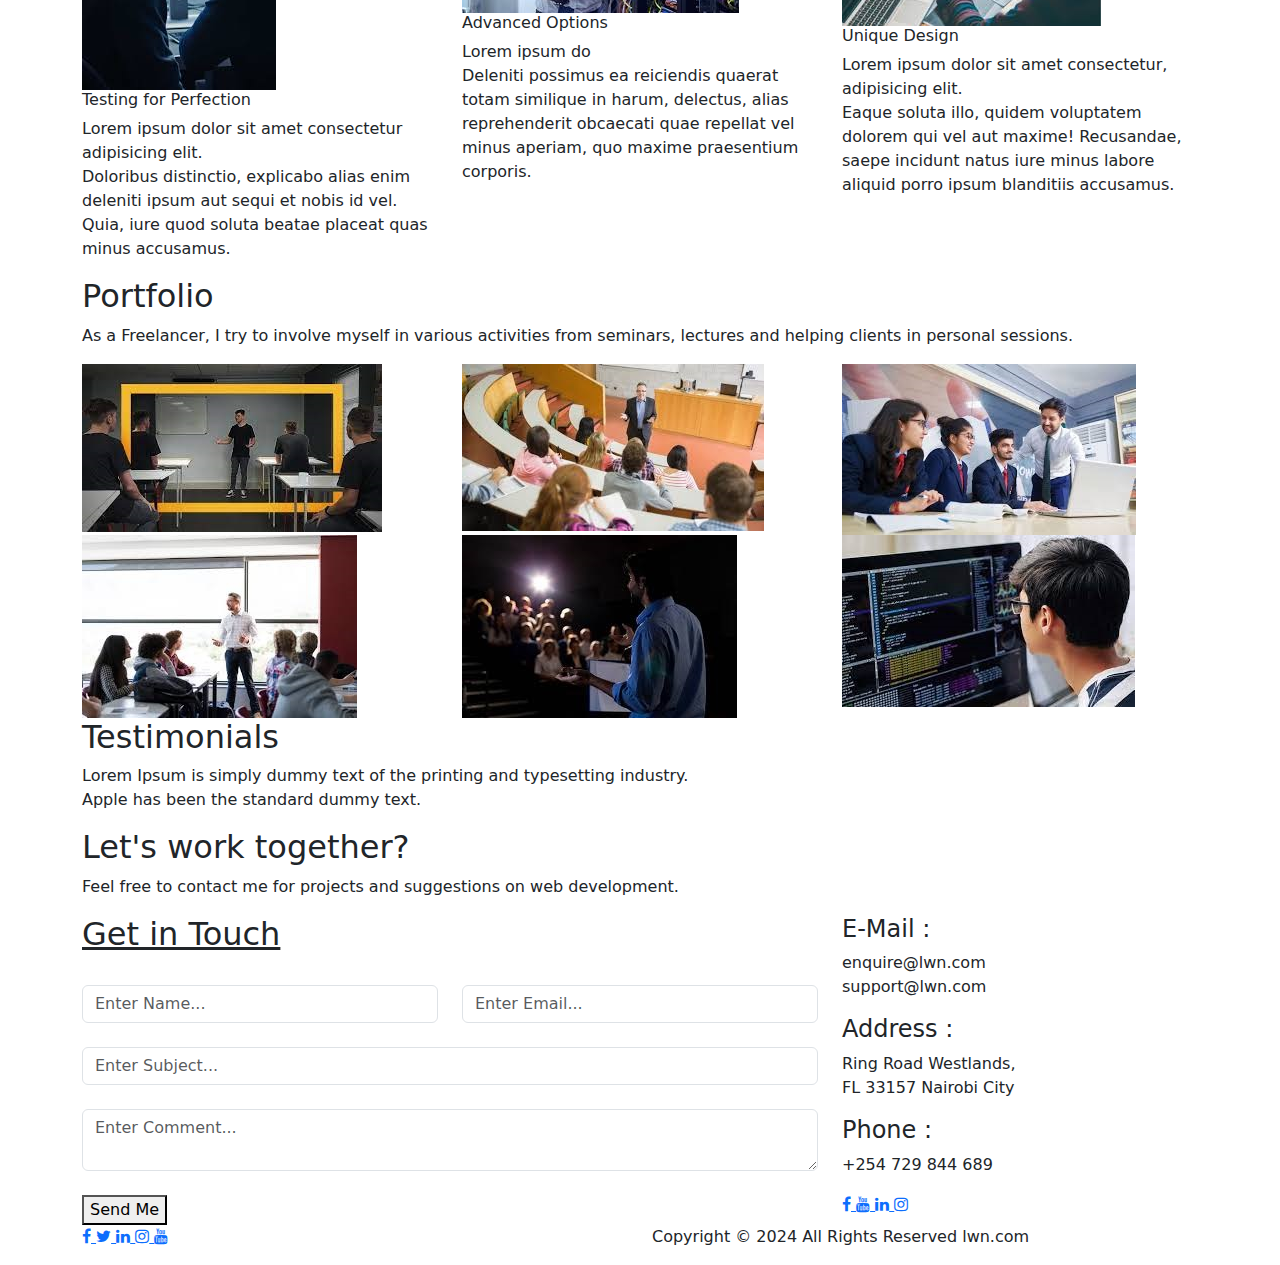
==== commit 517cd343: "finish@sch" ====
--- a/index2.html
+++ b/index2.html
@@ -27,7 +27,7 @@
     <div class="container-fluid bg-image">
         <div class="container">
             <nav class="navbar navbar-dark">
-                <a class="navbar-brand" href="#">My-Portfolio</a>
+                <a class="navbar-brand" href="index2.html">My Portfolio</a>
                 <button class="navbar-toggler" type="button" 
                 data-bs-toggle="offcanvas" data-bs-target="#offcanvasNavbar" aria-controls="offcanvasNavbar" aria-label="Toggle navigation">
                   <span class="navbar-toggler-icon"></span>
@@ -35,12 +35,15 @@
                 <div class="offcanvas offcanvas-end" tabindex="-1" id="offcanvasNavbar" 
                 aria-labelledby="offcanvasNavbarLabel">
                   <div class="offcanvas-header">
-                    <button type="button" class="btn-close" data-bs-dismiss="offcanvas" aria-label="close"></button>
+                    <button type="button" class="btn-close" data-bs-dismiss="offcanvas" aria-label="close">More info</button>
                   </div>
                   <div class="offcanvas-body">
                     <ul class="navbar-nav justify-content-end flex-grow-1 pe-3">
                       <li class="nav-item">
                         <a class="nav-link active" aria-current="page" href="#">Home</a>
+                      </li>
+                      <li class="nav-item">
+                        <a class="nav-link" href="index2.html">Home</a>
                       </li>
                       <li class="nav-item">
                         <a class="nav-link" href="#">About Me</a>
@@ -70,7 +73,7 @@
                 <div class="about-detail">
                   <h5>Hello,</h5>
                   <h1>I'm Lee Wanyanga</h1>
-                  <p class="typing">I am a passionate <span>Developer| </span>
+                  <p class="typing">I am a passionate <span>Developer  </span>
                   </p>
                   <button>CONTACT US <i class="fa fa-arrow-right"></i>
                   </button>
@@ -78,7 +81,7 @@
               </div>
               <div class="col-lg-7 col-md-6">
                 <div class="banner-img">
-                  <img src="image/me.png" style="">
+                  <img src="image/me.jpg">
                   <!-- add image here -->
                 </div>
               </div>
@@ -94,7 +97,7 @@
         <div class="about-right">
           <h2>About Me</h2>
           <h6>A lead UX & UI designer based in Kenya</h6>
-          <p>I <span>design and develop</span> services for customers</p>
+          <p>I <span>design and develop</span> services for customers and organisations worldwide.</p>
           <div class="row">
             <div class="col-md-6">
               <table>
@@ -141,7 +144,7 @@
       </div>
       <div class="col-lg-6 col-md-4 col-12">
         <div class="about-left">
-          <img src="image/about-us.png">
+          <img src="image/aboutme.png">
         </div>
       </div>
     </div>
@@ -254,21 +257,11 @@
         </div>
       </div>
       </div>
-     <div class="row">
-      <div class="col-lg-4 col-sm-6">
-        <img src="image/comp5.png">
-          <h6>Unique design</h6>
-          <img class="service-border">
-            <span></span>
-          </div>
-          <p>Lorem ipsum dolor sit amet consectetur adipisicing elit.  <br> Enim esse voluptates ad distinctio id at deleniti cumque fuga error. Neque animi recusandae voluptatum dolorem pariatur aperiam tempore quae nihil facilis!</p>
-          <!-- (add a paragrraph) -->
-        </div>
-      </div>
+     
       <div class="row">
       <div class="col-lg-4 col-sm-6">
         <div class="service-section">
-          <img src="image/service-2.png" >
+          <img src="image/lec7.jpg" >
           <h6>Different Layout</h6>
           <div class="service-border">
             <span></span>
@@ -295,7 +288,7 @@
       <div class="service-border">
         <span></span>
       </div>
-      <p>Lorem ipsum dolor sit amet, consectetur adipisicing elit. <br> Incidunt illum blanditiis aliquid explicabo consequuntur laudantium obcaecati velit ipsam pariatur repudiandae molestias reiciendis recusandae excepturi quaerat aut, quia numquam veniam enim.</p>
+      <p> <br> Incidunt illum blanditiis aliquid explicabo consequuntur laudantium obcaecati velit ipsam pariatur repudiandae molestias reiciendis recusandae excepturi quaerat aut, quia numquam veniam enim.</p>
        <!-- add a paragraph -->
     </div>
   </div>
@@ -317,11 +310,22 @@
       <div class="service-border">
         <span></span>
       </div>
-      <p class="service-description">Lorem ipsum dolor sit amet consectetur adipisicing elit. <br> Deleniti possimus ea reiciendis quaerat totam similique in harum, delectus, alias reprehenderit obcaecati quae repellat vel minus aperiam, quo maxime praesentium corporis.</p>
+      <p class="service-description">Lorem ipsum do <br> Deleniti possimus ea reiciendis quaerat totam similique in harum, delectus, alias reprehenderit obcaecati quae repellat vel minus aperiam, quo maxime praesentium corporis.</p>
       <!-- add a paragraph -->
     </div>
     </div>
-  </div>
+      <div class="col-lg-4 col-sm-6">
+        <div class="service-section">
+          <img src="image/comp.png" >
+          <h6>Unique Design</h6>
+          <div class="service-border">
+            <span></span>
+          </div>
+          <p>Lorem ipsum dolor sit amet consectetur, adipisicing elit. <br> Eaque soluta illo, quidem voluptatem dolorem qui vel aut maxime! Recusandae, saepe incidunt natus iure minus labore aliquid porro ipsum blanditiis accusamus.</p>
+          <!-- add a paragraph -->
+        </div>
+      </div>
+
   </div>
 </div>
 
@@ -335,39 +339,39 @@
           <div class="heading-borders">
             <span class="selected"></span>
           </div>
-          <p>Lorem ipsum, dolor sit amet consectetur adipisicing elit. Odit delectus quas adipisci nihil sed, architecto hic, labore odio, illum porro atque omnis nostrum! Quam fugit corrupti quo pariatur nemo odio.</p>
+          <p>As a Freelancer, I try to involve myself in various activities from seminars, lectures and helping clients in personal sessions.</p>
           </div>
       </div>
     </div>
     <div class="row">
       <div class="col-lg-4 col-md-6 col-xs-12">
         <div class="portfolio-section">
-          <img src="image/gallery-1.jpg">
+          <img src="image/lec1.jpg">
         </div>
       </div>
       <div class="col-lg-4 col-md-6 col-xs-12">
         <div class="portfolio-section">
-          <img src="image/gallery-2.jpg">
+          <img src="image/lec2.jpg">
         </div>
       </div>
       <div class="col-lg-4 col-md-6 col-xs-12">
         <div class="portfolio-section">
-          <img src="image/gallery-3.jpg">
+          <img src="image/lec3.jpg">
         </div>
       </div>
       <div class="col-lg-4 col-md-6 col-xs-12">
         <div class="portfolio-section">
-          <img src="image/gallery-4.jpg">
+          <img src="image/lec4.jpg">
         </div>
       </div>
       <div class="col-lg-4 col-md-6 col-xs-12">
         <div class="portfolio-section">
-          <img src="image/gallery-5.jpg">
+          <img src="image/lec5.jpg">
         </div>
       </div>
       <div class="col-lg-4 col-md-6 col-xs-12">
         <div class="portfolio-section">
-          <img src="image/gallery-6.jpg">
+          <img src="image/lec6.jpg">
         </div>
       </div>
     </div>
@@ -442,13 +446,13 @@
           <div class="heading-borders">
             <span class="selected"></span>
           </div>
-          <p>Lorem Ipsum is simply dummy text of the printing and typesetting industry. <br> Apple has been the standard dummy text. </p>
+          <p>Feel free to contact me for projects and suggestions on web development. </p>
         </div>
       </div>
     </div>
     <div class="row">
       <div class="col-lg-8 col-md-7 col-12 contact-form">
-        <h2>Get in Touch</h2>
+        <h2><u>Get in Touch</u></h2>
         <div class="row">
           <div class="col-md-6 col-12 mt-4">
             <input type="text" class="form-control" placeholder="Enter Name...">
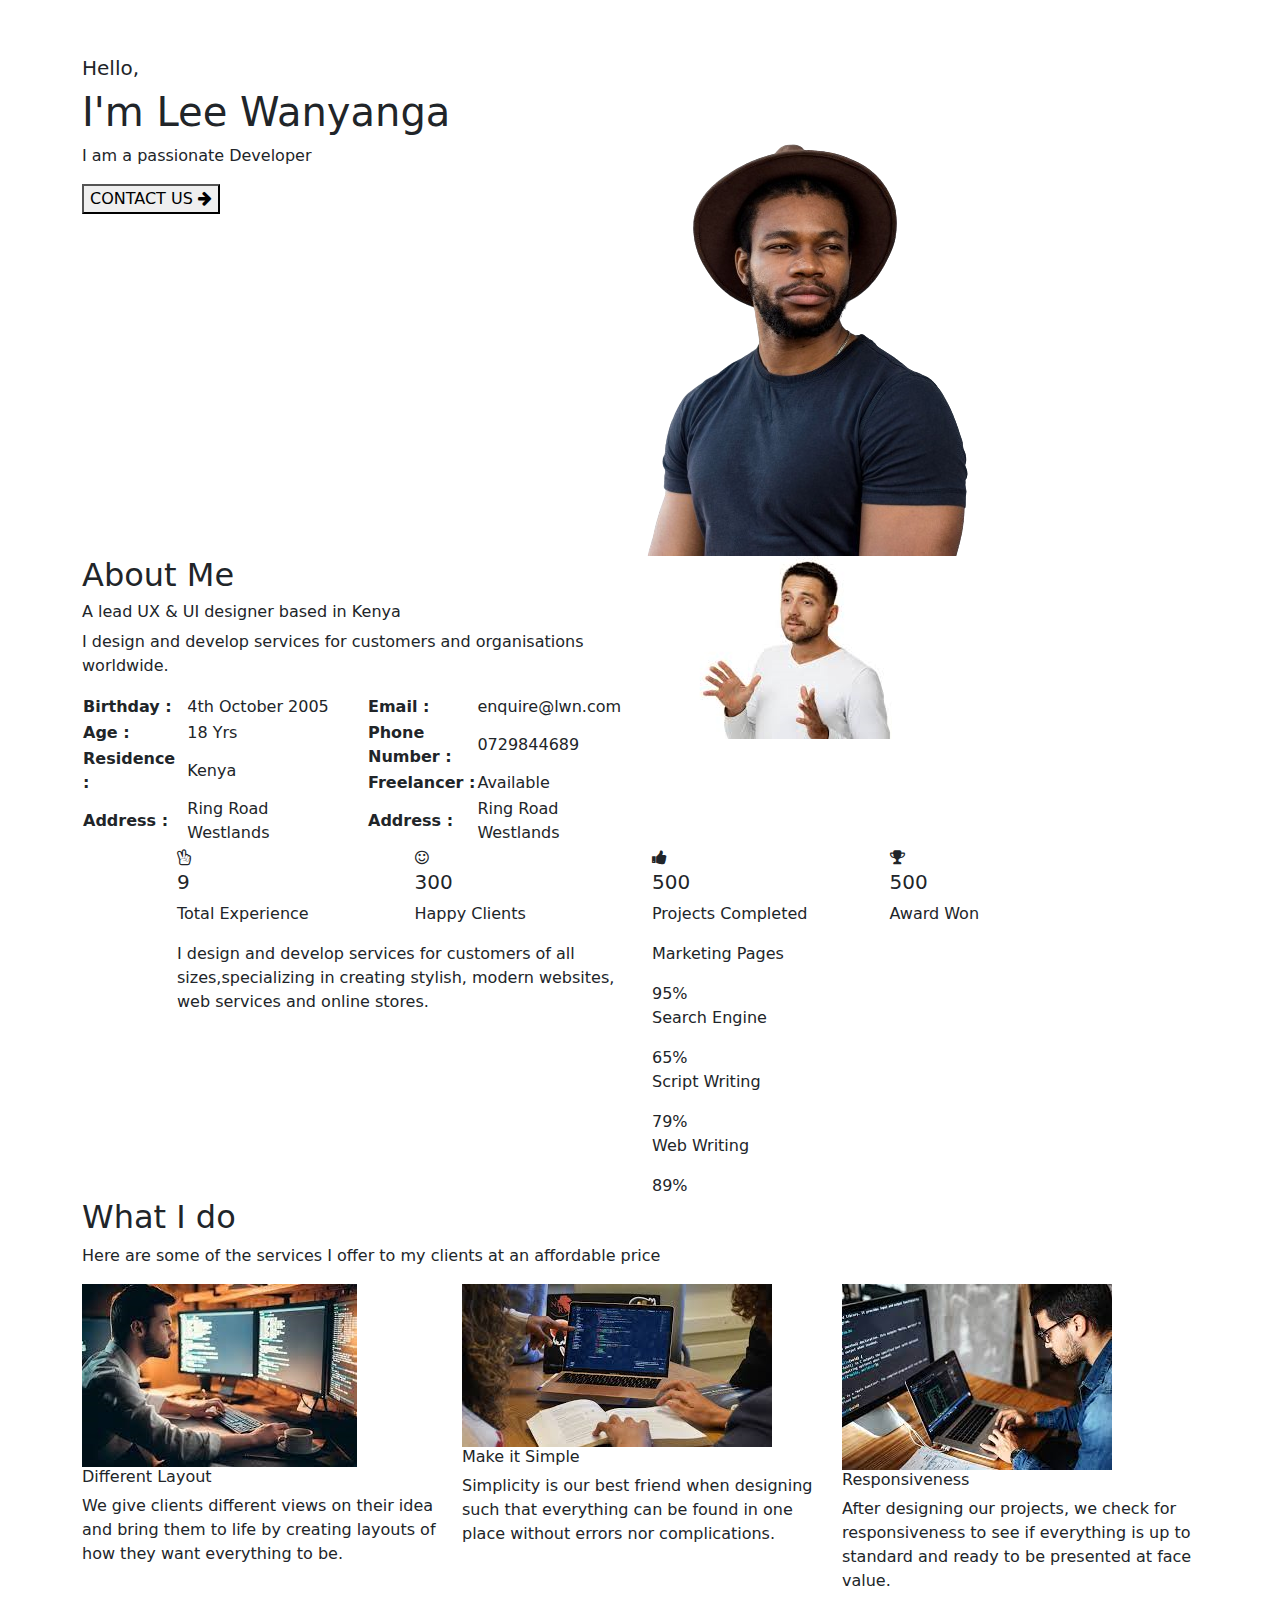
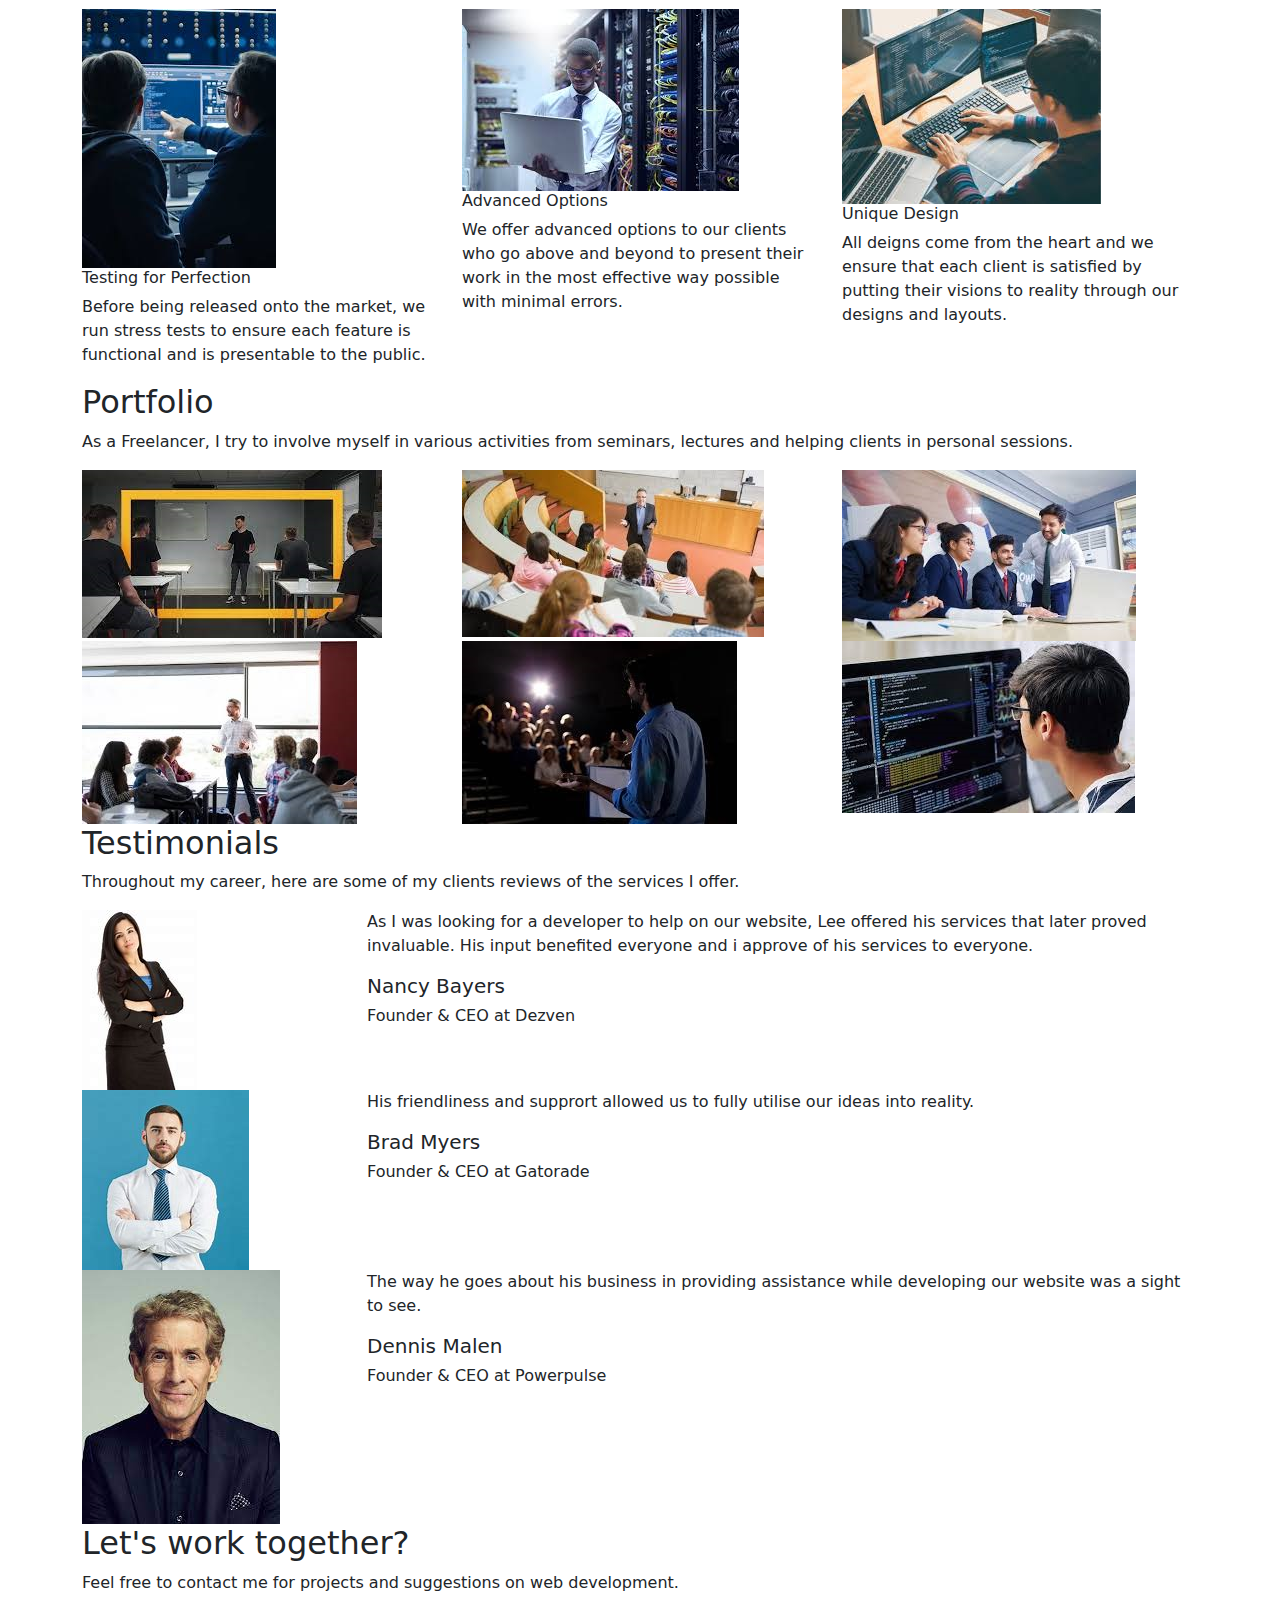
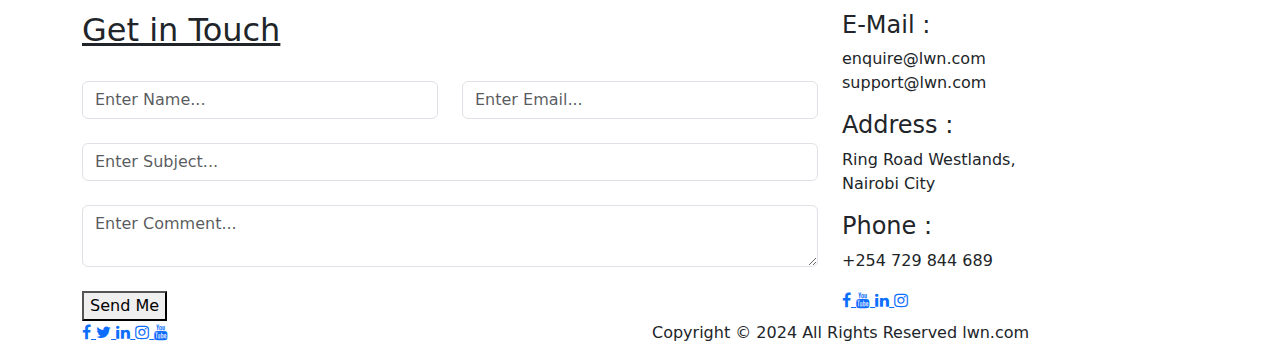
==== commit 64c47161: "finishup" ====
--- a/index2.html
+++ b/index2.html
@@ -3,7 +3,7 @@
 <head>
     <meta charset="UTF-8">
     <meta name="viewport" content="width=device-width, initial-scale=1.0">
-    <title>Document</title>
+    <title>Portfolio Website</title>
     <link href="https://cdn.jsdelivr.net/npm/bootstrap@5.3.2/dist/css/bootstrap.min.css" rel="stylesheet" integrity="sha384-T3c6CoIi6uLrA9TneNEoa7RxnatzjcDSCmG1MXxSR1GAsXEV/Dwwykc2MPK8M2HN" crossorigin="anonymous">
     <!--- Bootstrap 5 CSS link --->
   <link href="https://cdn.jsdelivr.net/npm/bootstrap@5.2.3/dist/css/bootstrap.min.css" rel="stylesheet">
@@ -35,7 +35,7 @@
                 <div class="offcanvas offcanvas-end" tabindex="-1" id="offcanvasNavbar" 
                 aria-labelledby="offcanvasNavbarLabel">
                   <div class="offcanvas-header">
-                    <button type="button" class="btn-close" data-bs-dismiss="offcanvas" aria-label="close">More info</button>
+                    <button type="button" class="btn-close" data-bs-dismiss="offcanvas" aria-label="close"></button>
                   </div>
                   <div class="offcanvas-body">
                     <ul class="navbar-nav justify-content-end flex-grow-1 pe-3">
@@ -81,7 +81,7 @@
               </div>
               <div class="col-lg-7 col-md-6">
                 <div class="banner-img">
-                  <img src="image/me.jpg">
+                  <img src="image/african-american-man-wearing-stylish-hat-removebg-preview.png" style="height: auto;">
                   <!-- add image here -->
                 </div>
               </div>
@@ -169,32 +169,32 @@
           </div>
           <div class="col-lg-3 col-md-6 col-6">
             <span class="counter-icon">
-              <i class="fa fa-hand-smile-o"></i>
+              <i class="fa fa-smile-o"></i>
+            </span>
+            <span class="counter-icon">
+              <h5>300</h5>
+              <p>Happy Clients</p>
+            </span>
+          </div>
+          <div class="col-lg-3 col-md-6 col-6">
+            <span class="counter-icon">
+              <i class="fa fa-thumbs-up"></i>
             </span>
             <span class="counter-icon">
               <h5>500</h5>
-              <p>Happy Clients</p>
+              <p>Projects Completed</p>
             </span>
           </div>
           <div class="col-lg-3 col-md-6 col-6">
             <span class="counter-icon">
-              <i class="fa fa-thumbs-up"></i>
-              </span>
-              <span class="counter-icon">
-                <h5>500</h5>
-                <p>Projects Completed</p>
-              </span>
-              </div>
-              <div class="col-lg-3 col-md-6 col-6">
-                <span class="counter-icon">
-                  <i class="fa fa-trophy"></i>
-                </span>
-                <span class="counter-icon">
-                  <h5>500</h5>
-                  <p>Awards Won</p>
-                  </span>
-              </div>
-          </div>
+              <i class="fa fa-trophy"></i>
+            </span>
+            <span class="counter-icon">
+              <h5>500</h5>
+              <p>Award Won</p>
+            </span>
+          </div>
+        </div>
       </div>
     </div>
   </div>
@@ -210,7 +210,7 @@
       </div>
       <div class="col-lg-5 col-md-6">
         <div class="skill-section">
-          <p>Facebook Marketing</p>
+          <p>Marketing Pages</p>
           <span>95%</span>
         </div>
         <div class="skill-experience">
@@ -224,7 +224,7 @@
           <span style="width: 65%"></span>
         </div>
         <div class="skill-section">
-          <p>Content Writing</p>
+          <p>Script Writing</p>
           <span>79%</span>
         </div>
         <div class="skill-experience">
@@ -252,7 +252,7 @@
           <div class="heading-borders">
             <span class="selected"></span>
           </div>
-          <p>Lorem ipsum dolor, sit amet consectetur adipisicing elit. <br> Tempora magnam enim aperiam assumenda molestias officiis voluptatem adipisci neque nostrum praesentium? Qui dicta hic dolorum ex recusandae officiis natus, consectetur voluptas!</p>
+          <p>Here are some of the services I offer to my clients at an affordable price</p>
           <!-- (add a paragrraph) -->
         </div>
       </div>
@@ -266,7 +266,7 @@
           <div class="service-border">
             <span></span>
           </div>
-          <p>Lorem ipsum dolor sit amet consectetur, adipisicing elit. <br> Eaque soluta illo, quidem voluptatem dolorem qui vel aut maxime! Recusandae, saepe incidunt natus iure minus labore aliquid porro ipsum blanditiis accusamus.</p>
+          <p>We give clients different views on their idea and bring them to life by creating layouts of how they want everything to be.</p>
           <!-- add a paragraph -->
         </div>
       </div>
@@ -277,7 +277,7 @@
           <div class="service-border">
             <span></span>
           </div>
-          <p>Lorem ipsum dolor sit amet consectetur, adipisicing elit. <br> Debitis accusantium consequuntur eum ea, ullam maxime beatae iure fugiat itaque nulla eius temporibus officiis minima eaque doloremque tempora adipisci ratione dolorum.</p>
+          <p>Simplicity is our best friend when designing such that everything can be found in one place without errors nor complications.</p>
           <!-- add a paragraph -->
      </div>
      </div>
@@ -288,7 +288,7 @@
       <div class="service-border">
         <span></span>
       </div>
-      <p> <br> Incidunt illum blanditiis aliquid explicabo consequuntur laudantium obcaecati velit ipsam pariatur repudiandae molestias reiciendis recusandae excepturi quaerat aut, quia numquam veniam enim.</p>
+      <p>After designing our projects, we check for responsiveness to see if everything is up to standard and ready to be presented at face value.</p>
        <!-- add a paragraph -->
     </div>
   </div>
@@ -299,7 +299,7 @@
       <div class="service-border">
         <span></span>
       </div>
-      <p class="service-description">Lorem ipsum dolor sit amet consectetur adipisicing elit. <br> Doloribus distinctio, explicabo alias enim deleniti ipsum aut sequi et nobis id vel. Quia, iure quod soluta beatae placeat quas minus accusamus.</p>
+      <p class="service-description">Before being released onto the market, we run stress tests to ensure each feature is functional and is presentable to the public.</p>
       <!-- add a paragraph -->
     </div>
   </div>
@@ -310,7 +310,7 @@
       <div class="service-border">
         <span></span>
       </div>
-      <p class="service-description">Lorem ipsum do <br> Deleniti possimus ea reiciendis quaerat totam similique in harum, delectus, alias reprehenderit obcaecati quae repellat vel minus aperiam, quo maxime praesentium corporis.</p>
+      <p class="service-description">We offer advanced options to our clients who go above and beyond to present their work in the most effective way possible with minimal errors.</p>
       <!-- add a paragraph -->
     </div>
     </div>
@@ -321,7 +321,7 @@
           <div class="service-border">
             <span></span>
           </div>
-          <p>Lorem ipsum dolor sit amet consectetur, adipisicing elit. <br> Eaque soluta illo, quidem voluptatem dolorem qui vel aut maxime! Recusandae, saepe incidunt natus iure minus labore aliquid porro ipsum blanditiis accusamus.</p>
+          <p>All deigns come from the heart and we ensure that each client is satisfied by putting their visions to reality through our designs and layouts.</p>
           <!-- add a paragraph -->
         </div>
       </div>
@@ -386,22 +386,21 @@
         <div class="heading-section">
           <h2>Testimonials</h2>
           <div class="heading-borders"><span></span></div>
-          <p>Lorem Ipsum is simply dummy text of the printing and typesetting industry. <br>
-            Apple has been the standard dummy text.</p>
+          <p>Throughout my career, here are some of my clients reviews of the services I offer.</p>
         </div>
       </div>
     </div>
     <div class="row">
       <div class="col-12">
-        <div class="demo-1 owl-carousel owl-theme">
+        <!-- <div class="demo-1 owl-carousel owl-theme"> -->
           <div class="item">
             <div class="testimonial">
               <div class="row">
-                <div class="col-3"> <img src="image/testimonial-1.jpg"> </div>
+                <div class="col-3"> <img src="image/testimo1.jpg"></div>
                 <div class="col-9">
-                  <p>Lorem ipsum dolor sit amet, consectetur adipisicing elit, sed do eiusmod tempor incididunt ut labore et dolore magna aliqua. Ut enim ad minim veniam.</p>
+                  <p>As I was looking for a developer to help on our website, Lee offered his services that later proved invaluable. His input benefited everyone and i approve of his services to everyone.</p>
                   <h5>Nancy Bayers</h5>
-                  <h6> Founder & CEO  At Dezven</h6>
+                  <h6> Founder & CEO at Dezven</h6>
                 </div>
               </div>
             </div>
@@ -409,11 +408,11 @@
           <div class="item">
             <div class="testimonial">
               <div class="row">
-                <div class="col-3"> <img src="image/testimonial-2.jpg"> </div>
+                <div class="col-3"> <img src="image/testimo2.jpg"></div>
                 <div class="col-9">
-                  <p>Lorem ipsum dolor sit amet, consectetur adipisicing elit, sed do eiusmod tempor incididunt ut labore et dolore magna aliqua. Ut enim ad minim veniam.</p>
-                  <h5>Nancy Bayers</h5>
-                  <h6> Founder & CEO  At Dezven</h6>
+                  <p>His friendliness and supprort allowed us to fully utilise our ideas into reality.</p>
+                  <h5>Brad Myers</h5>
+                  <h6> Founder & CEO at Gatorade</h6>
                 </div>
               </div>
             </div>
@@ -421,11 +420,11 @@
           <div class="item">
             <div class="testimonial">
               <div class="row">
-                <div class="col-3"> <img src="image/testimonial-3.jpg"> </div>
+                <div class="col-3"> <img src="image/testimo3.jpg"></div>
                 <div class="col-9">
-                  <p>Lorem ipsum dolor sit amet, consectetur adipisicing elit, sed do eiusmod tempor incididunt ut labore et dolore magna aliqua. Ut enim ad minim veniam.</p>
-                  <h5>Nancy Bayers</h5>
-                  <h6> Founder & CEO  At Dezven</h6>
+                  <p>The way he goes about his business in providing assistance while developing our website was a sight to see.</p>
+                  <h5>Dennis Malen</h5>
+                  <h6> Founder & CEO at Powerpulse</h6>
                 </div>
               </div>
             </div>
@@ -478,7 +477,7 @@
         </div>
         <div class="col-12">
           <h4>Address :</h4>
-          <p> Ring Road Westlands, <br> FL 33157 Nairobi City </p>
+          <p> Ring Road Westlands, <br>  Nairobi City </p>
         </div>
         <div class="col-12">
           <h4>Phone :</h4>
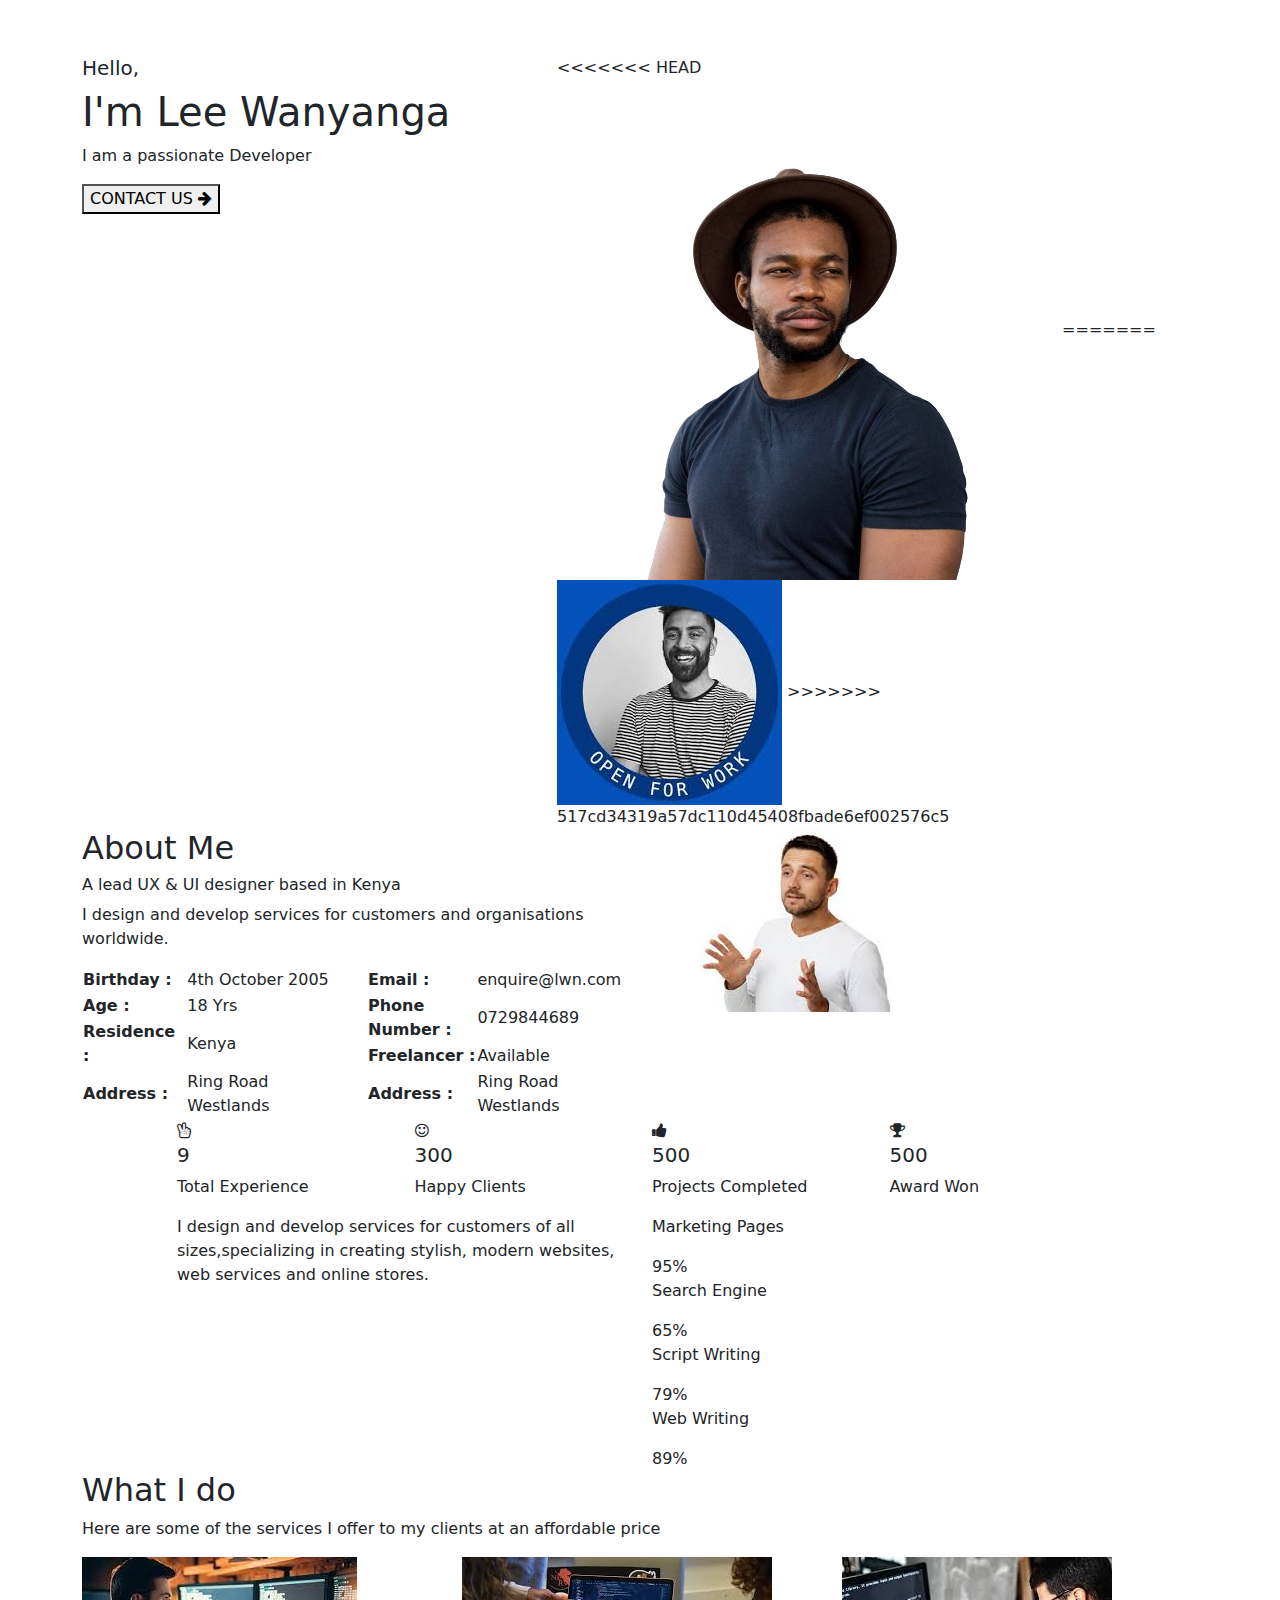
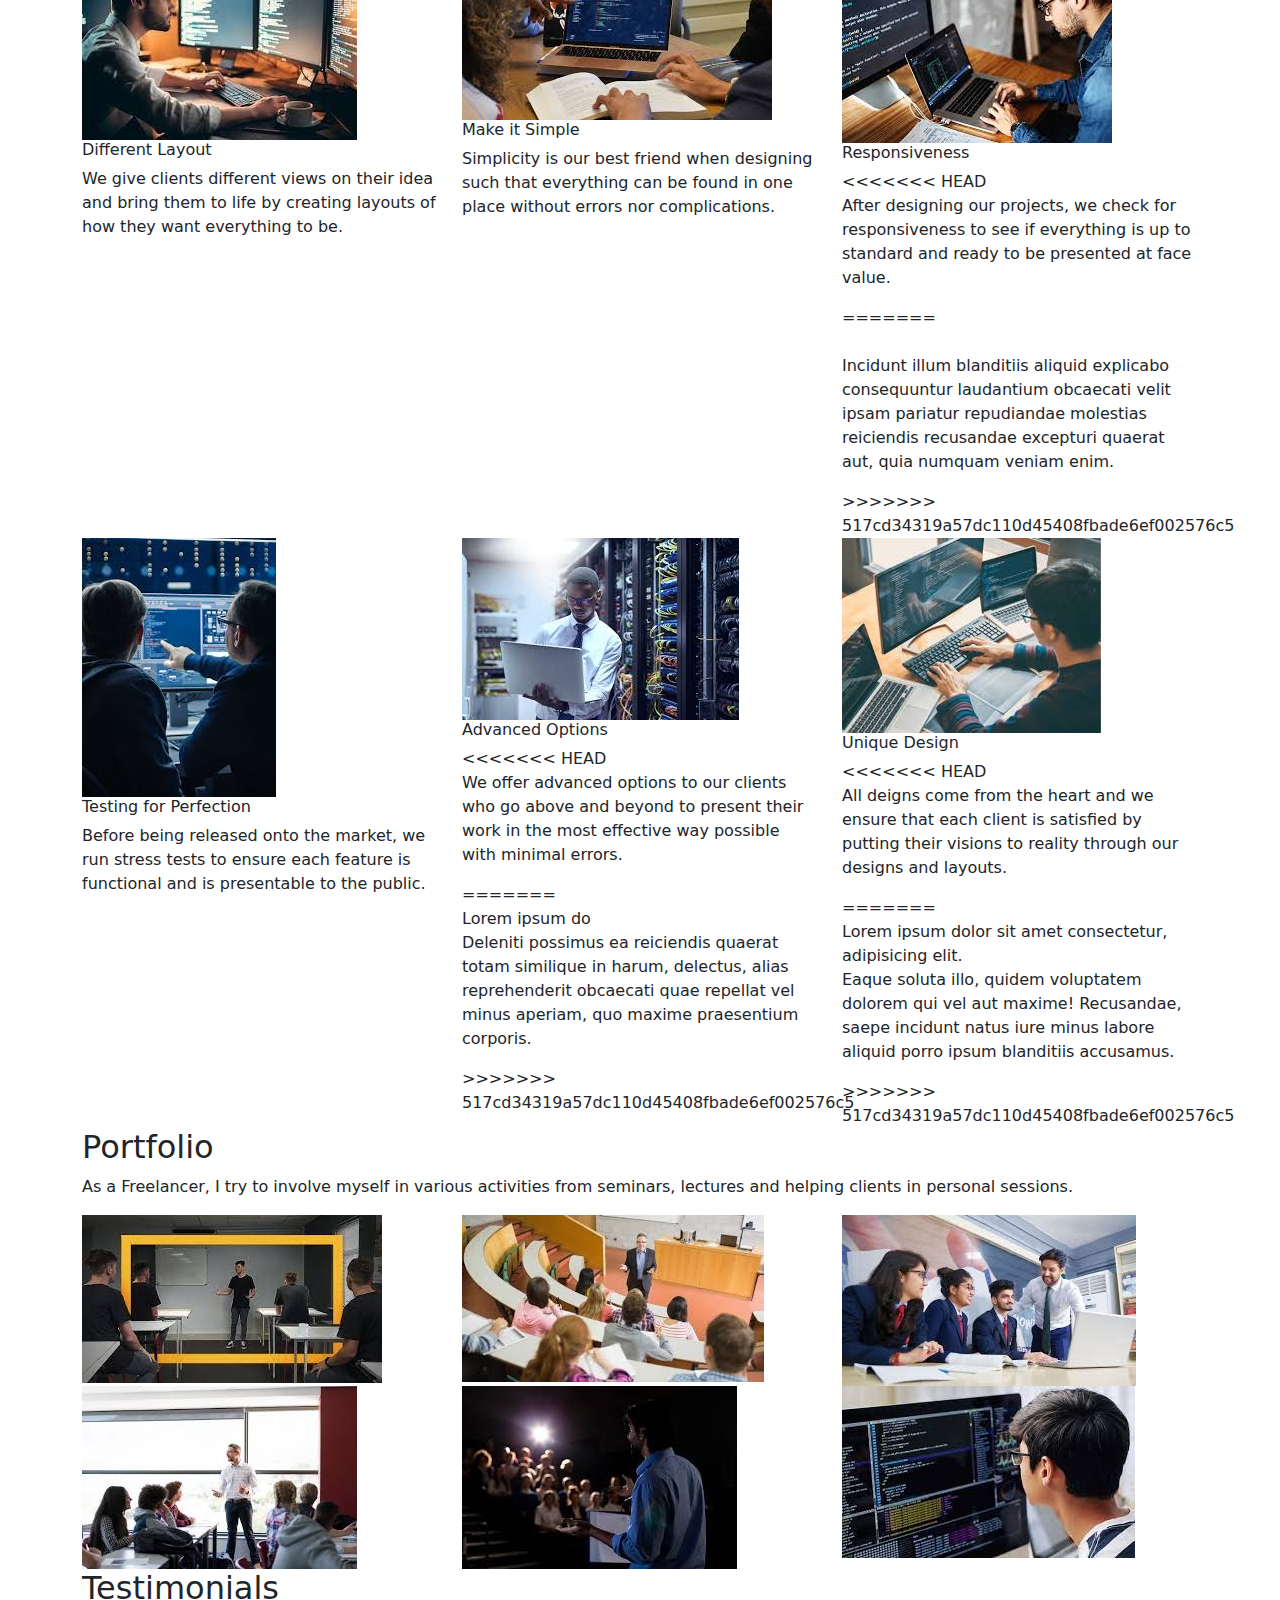
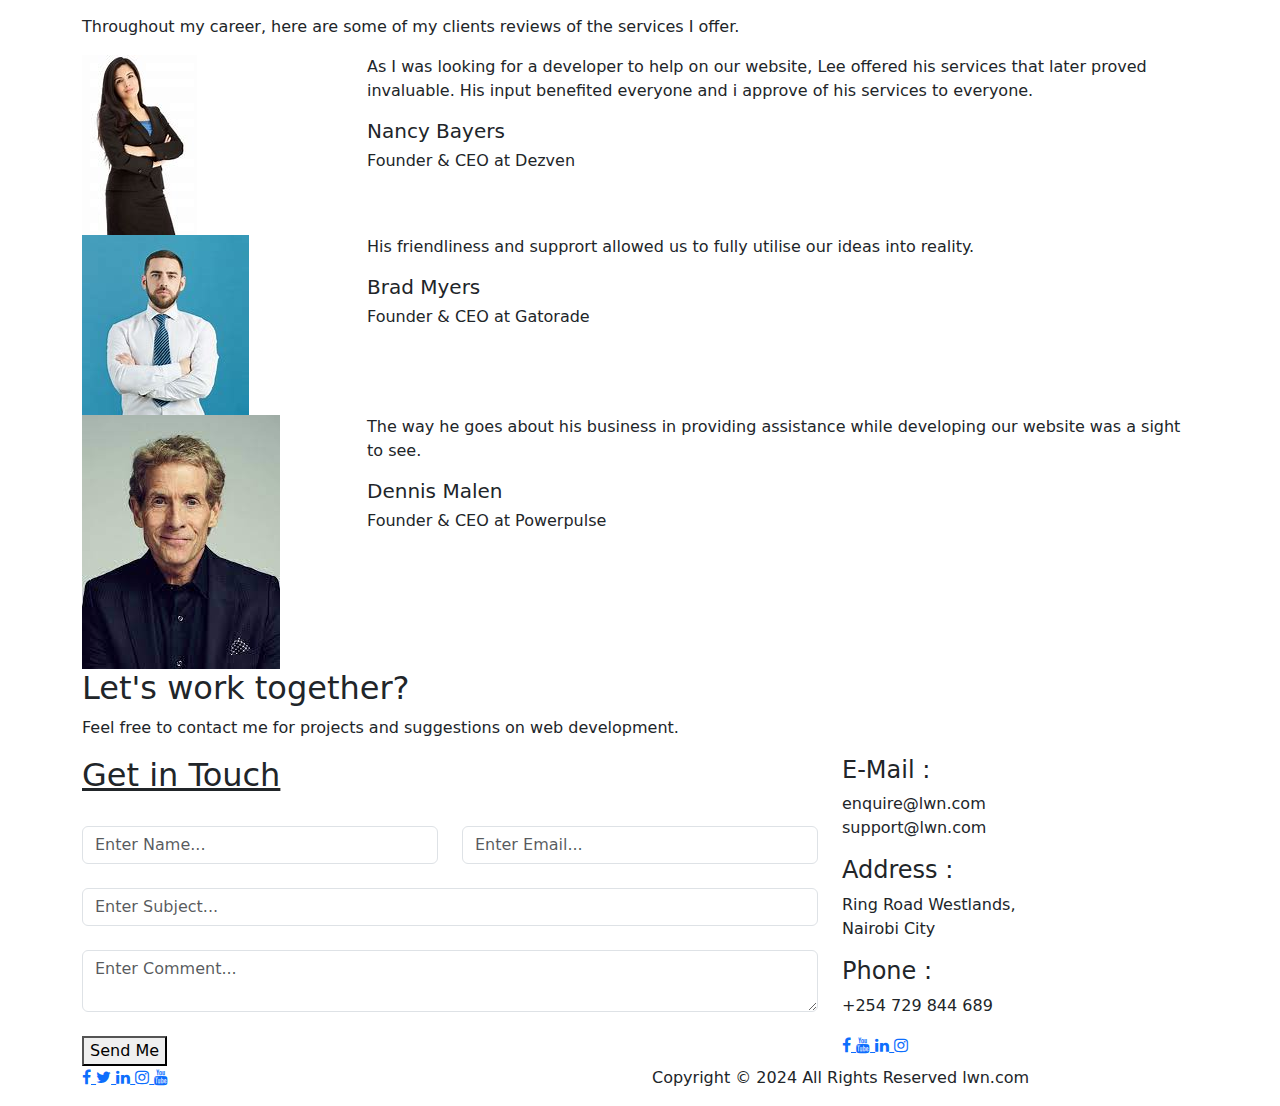
==== commit b719df8d: "finishup" ====
--- a/index2.html
+++ b/index2.html
@@ -35,7 +35,7 @@
                 <div class="offcanvas offcanvas-end" tabindex="-1" id="offcanvasNavbar" 
                 aria-labelledby="offcanvasNavbarLabel">
                   <div class="offcanvas-header">
-                    <button type="button" class="btn-close" data-bs-dismiss="offcanvas" aria-label="close"></button>
+                    <button type="button" class="btn-close" data-bs-dismiss="offcanvas" aria-label="close">More info</button>
                   </div>
                   <div class="offcanvas-body">
                     <ul class="navbar-nav justify-content-end flex-grow-1 pe-3">
@@ -81,7 +81,11 @@
               </div>
               <div class="col-lg-7 col-md-6">
                 <div class="banner-img">
+<<<<<<< HEAD
                   <img src="image/african-american-man-wearing-stylish-hat-removebg-preview.png" style="height: auto;">
+=======
+                  <img src="image/me.jpg">
+>>>>>>> 517cd34319a57dc110d45408fbade6ef002576c5
                   <!-- add image here -->
                 </div>
               </div>
@@ -288,7 +292,11 @@
       <div class="service-border">
         <span></span>
       </div>
+<<<<<<< HEAD
       <p>After designing our projects, we check for responsiveness to see if everything is up to standard and ready to be presented at face value.</p>
+=======
+      <p> <br> Incidunt illum blanditiis aliquid explicabo consequuntur laudantium obcaecati velit ipsam pariatur repudiandae molestias reiciendis recusandae excepturi quaerat aut, quia numquam veniam enim.</p>
+>>>>>>> 517cd34319a57dc110d45408fbade6ef002576c5
        <!-- add a paragraph -->
     </div>
   </div>
@@ -310,7 +318,11 @@
       <div class="service-border">
         <span></span>
       </div>
+<<<<<<< HEAD
       <p class="service-description">We offer advanced options to our clients who go above and beyond to present their work in the most effective way possible with minimal errors.</p>
+=======
+      <p class="service-description">Lorem ipsum do <br> Deleniti possimus ea reiciendis quaerat totam similique in harum, delectus, alias reprehenderit obcaecati quae repellat vel minus aperiam, quo maxime praesentium corporis.</p>
+>>>>>>> 517cd34319a57dc110d45408fbade6ef002576c5
       <!-- add a paragraph -->
     </div>
     </div>
@@ -321,7 +333,11 @@
           <div class="service-border">
             <span></span>
           </div>
+<<<<<<< HEAD
           <p>All deigns come from the heart and we ensure that each client is satisfied by putting their visions to reality through our designs and layouts.</p>
+=======
+          <p>Lorem ipsum dolor sit amet consectetur, adipisicing elit. <br> Eaque soluta illo, quidem voluptatem dolorem qui vel aut maxime! Recusandae, saepe incidunt natus iure minus labore aliquid porro ipsum blanditiis accusamus.</p>
+>>>>>>> 517cd34319a57dc110d45408fbade6ef002576c5
           <!-- add a paragraph -->
         </div>
       </div>
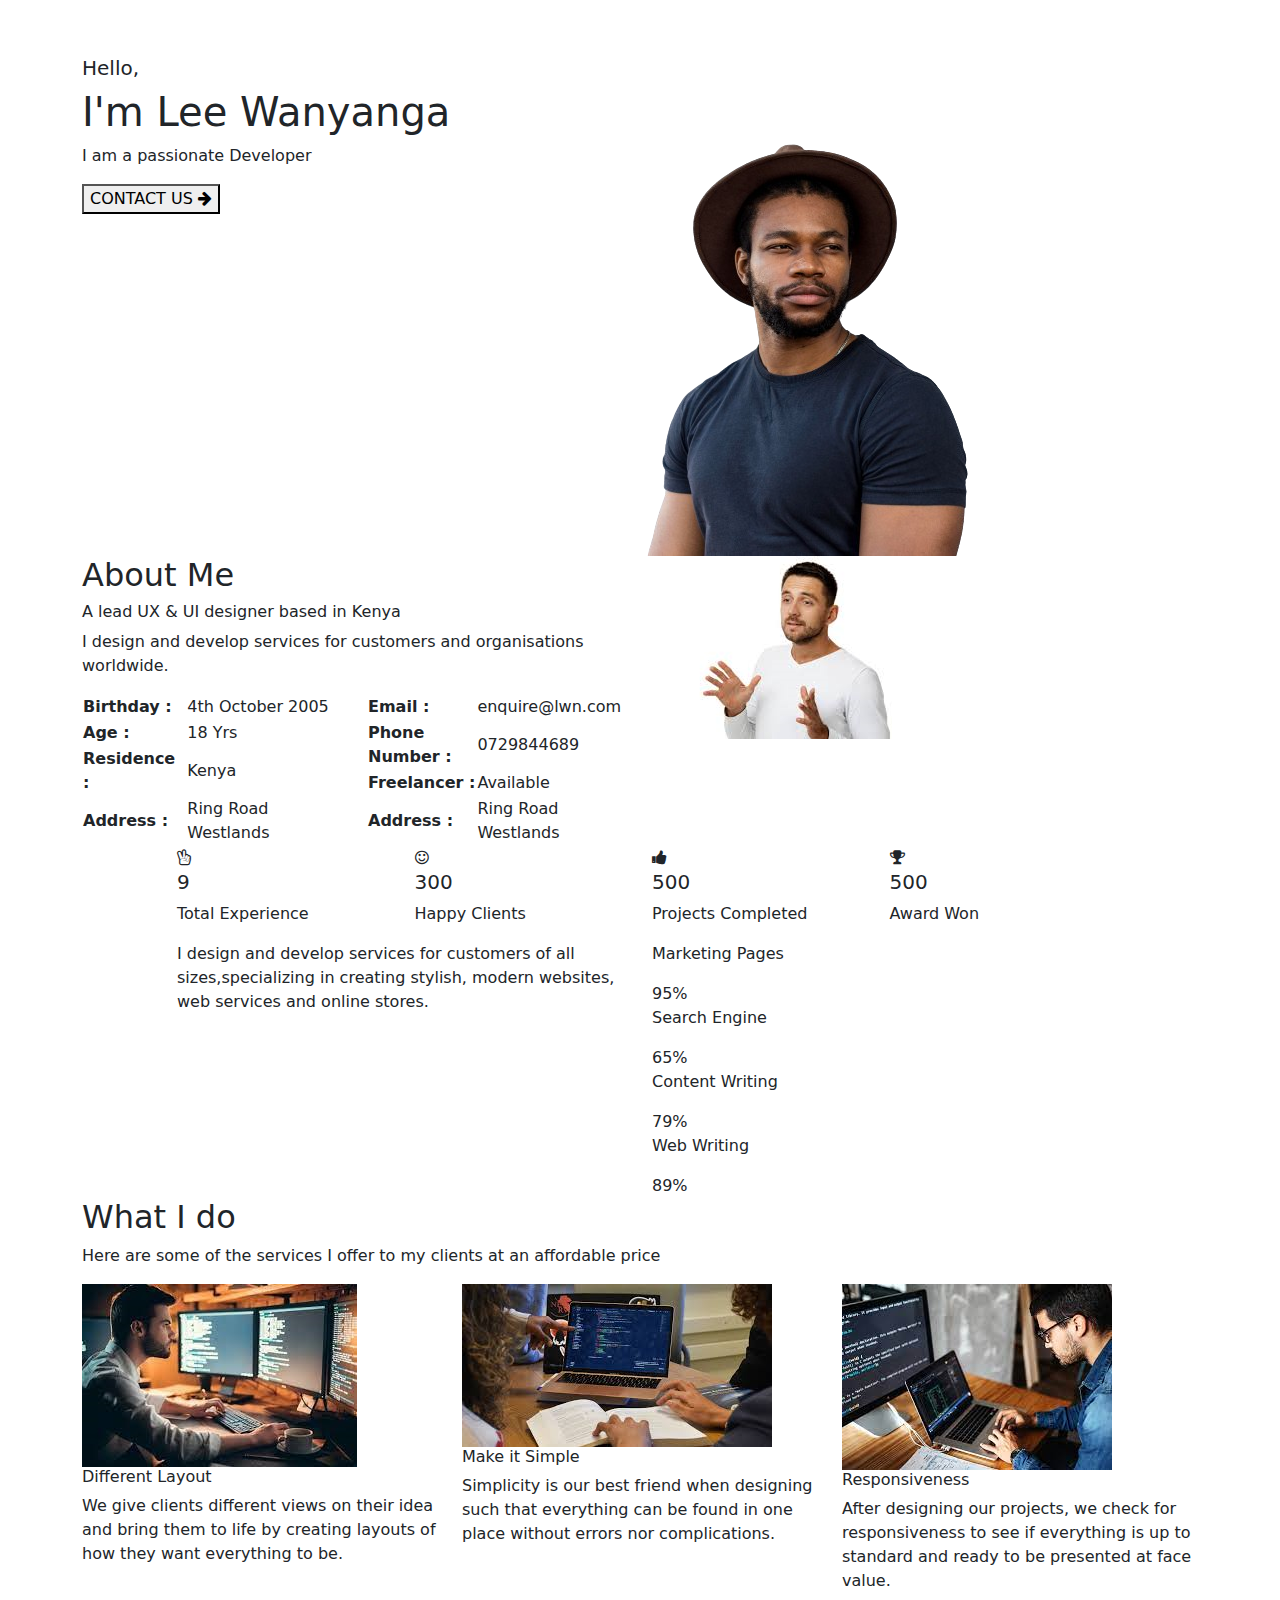
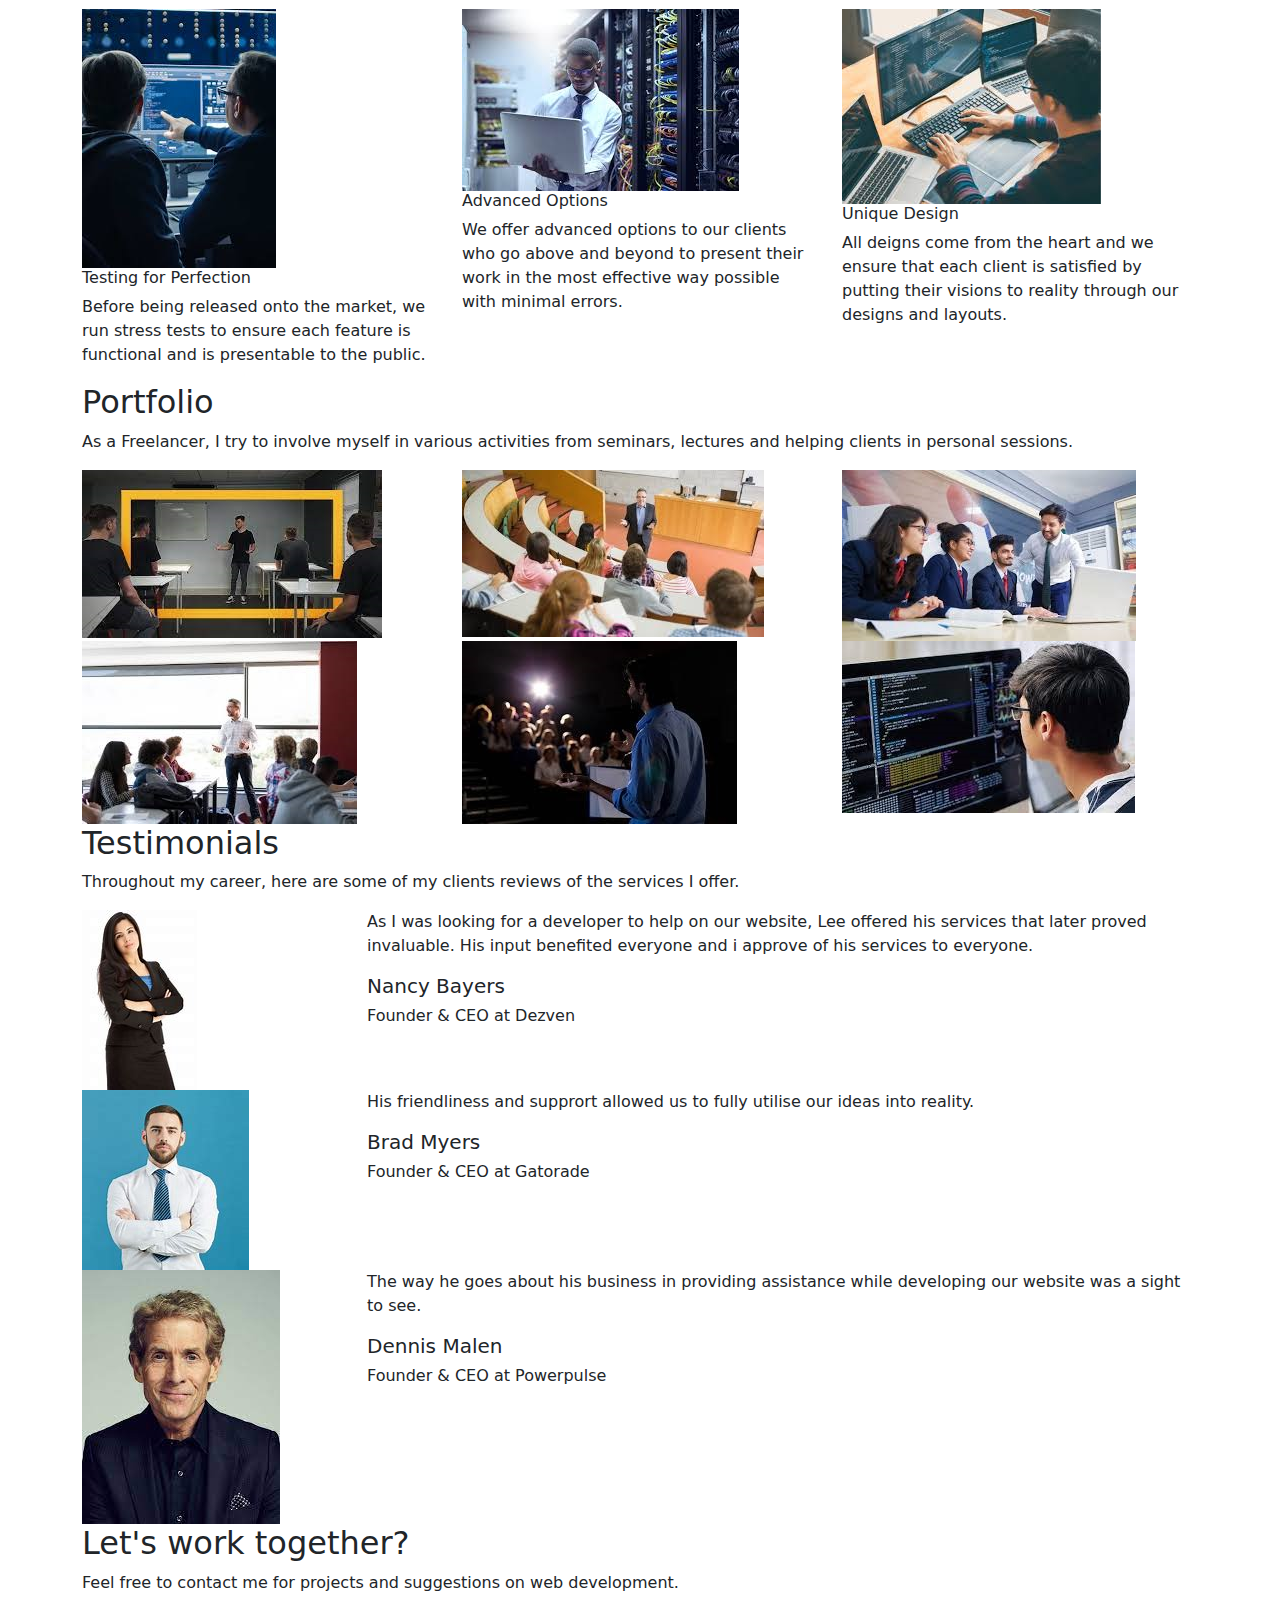
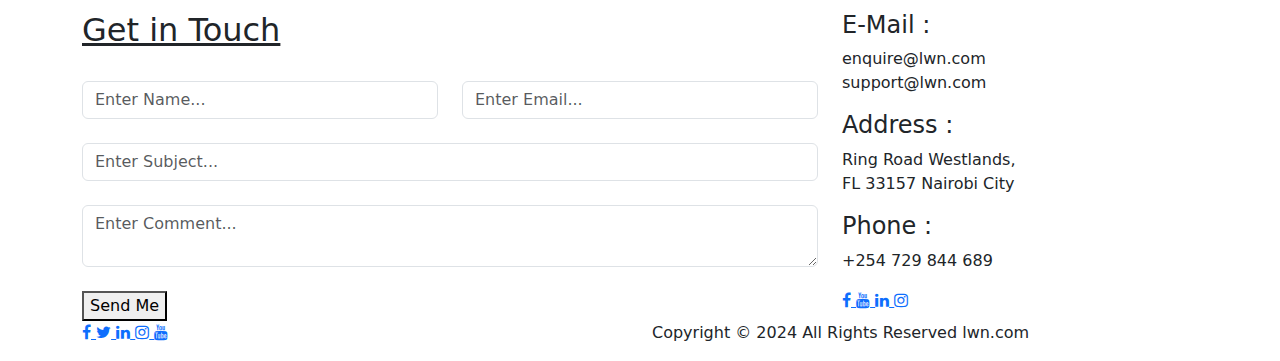
==== commit 2b9cb3fc: "finishup" ====
--- a/index2.html
+++ b/index2.html
@@ -35,7 +35,7 @@
                 <div class="offcanvas offcanvas-end" tabindex="-1" id="offcanvasNavbar" 
                 aria-labelledby="offcanvasNavbarLabel">
                   <div class="offcanvas-header">
-                    <button type="button" class="btn-close" data-bs-dismiss="offcanvas" aria-label="close">More info</button>
+                    <button type="button" class="btn-close" data-bs-dismiss="offcanvas" aria-label="close"></button>
                   </div>
                   <div class="offcanvas-body">
                     <ul class="navbar-nav justify-content-end flex-grow-1 pe-3">
@@ -81,11 +81,7 @@
               </div>
               <div class="col-lg-7 col-md-6">
                 <div class="banner-img">
-<<<<<<< HEAD
                   <img src="image/african-american-man-wearing-stylish-hat-removebg-preview.png" style="height: auto;">
-=======
-                  <img src="image/me.jpg">
->>>>>>> 517cd34319a57dc110d45408fbade6ef002576c5
                   <!-- add image here -->
                 </div>
               </div>
@@ -228,7 +224,7 @@
           <span style="width: 65%"></span>
         </div>
         <div class="skill-section">
-          <p>Script Writing</p>
+          <p>Content Writing</p>
           <span>79%</span>
         </div>
         <div class="skill-experience">
@@ -292,11 +288,7 @@
       <div class="service-border">
         <span></span>
       </div>
-<<<<<<< HEAD
       <p>After designing our projects, we check for responsiveness to see if everything is up to standard and ready to be presented at face value.</p>
-=======
-      <p> <br> Incidunt illum blanditiis aliquid explicabo consequuntur laudantium obcaecati velit ipsam pariatur repudiandae molestias reiciendis recusandae excepturi quaerat aut, quia numquam veniam enim.</p>
->>>>>>> 517cd34319a57dc110d45408fbade6ef002576c5
        <!-- add a paragraph -->
     </div>
   </div>
@@ -318,11 +310,7 @@
       <div class="service-border">
         <span></span>
       </div>
-<<<<<<< HEAD
       <p class="service-description">We offer advanced options to our clients who go above and beyond to present their work in the most effective way possible with minimal errors.</p>
-=======
-      <p class="service-description">Lorem ipsum do <br> Deleniti possimus ea reiciendis quaerat totam similique in harum, delectus, alias reprehenderit obcaecati quae repellat vel minus aperiam, quo maxime praesentium corporis.</p>
->>>>>>> 517cd34319a57dc110d45408fbade6ef002576c5
       <!-- add a paragraph -->
     </div>
     </div>
@@ -333,11 +321,7 @@
           <div class="service-border">
             <span></span>
           </div>
-<<<<<<< HEAD
           <p>All deigns come from the heart and we ensure that each client is satisfied by putting their visions to reality through our designs and layouts.</p>
-=======
-          <p>Lorem ipsum dolor sit amet consectetur, adipisicing elit. <br> Eaque soluta illo, quidem voluptatem dolorem qui vel aut maxime! Recusandae, saepe incidunt natus iure minus labore aliquid porro ipsum blanditiis accusamus.</p>
->>>>>>> 517cd34319a57dc110d45408fbade6ef002576c5
           <!-- add a paragraph -->
         </div>
       </div>
@@ -493,7 +477,7 @@
         </div>
         <div class="col-12">
           <h4>Address :</h4>
-          <p> Ring Road Westlands, <br>  Nairobi City </p>
+          <p> Ring Road Westlands, <br> FL 33157 Nairobi City </p>
         </div>
         <div class="col-12">
           <h4>Phone :</h4>
